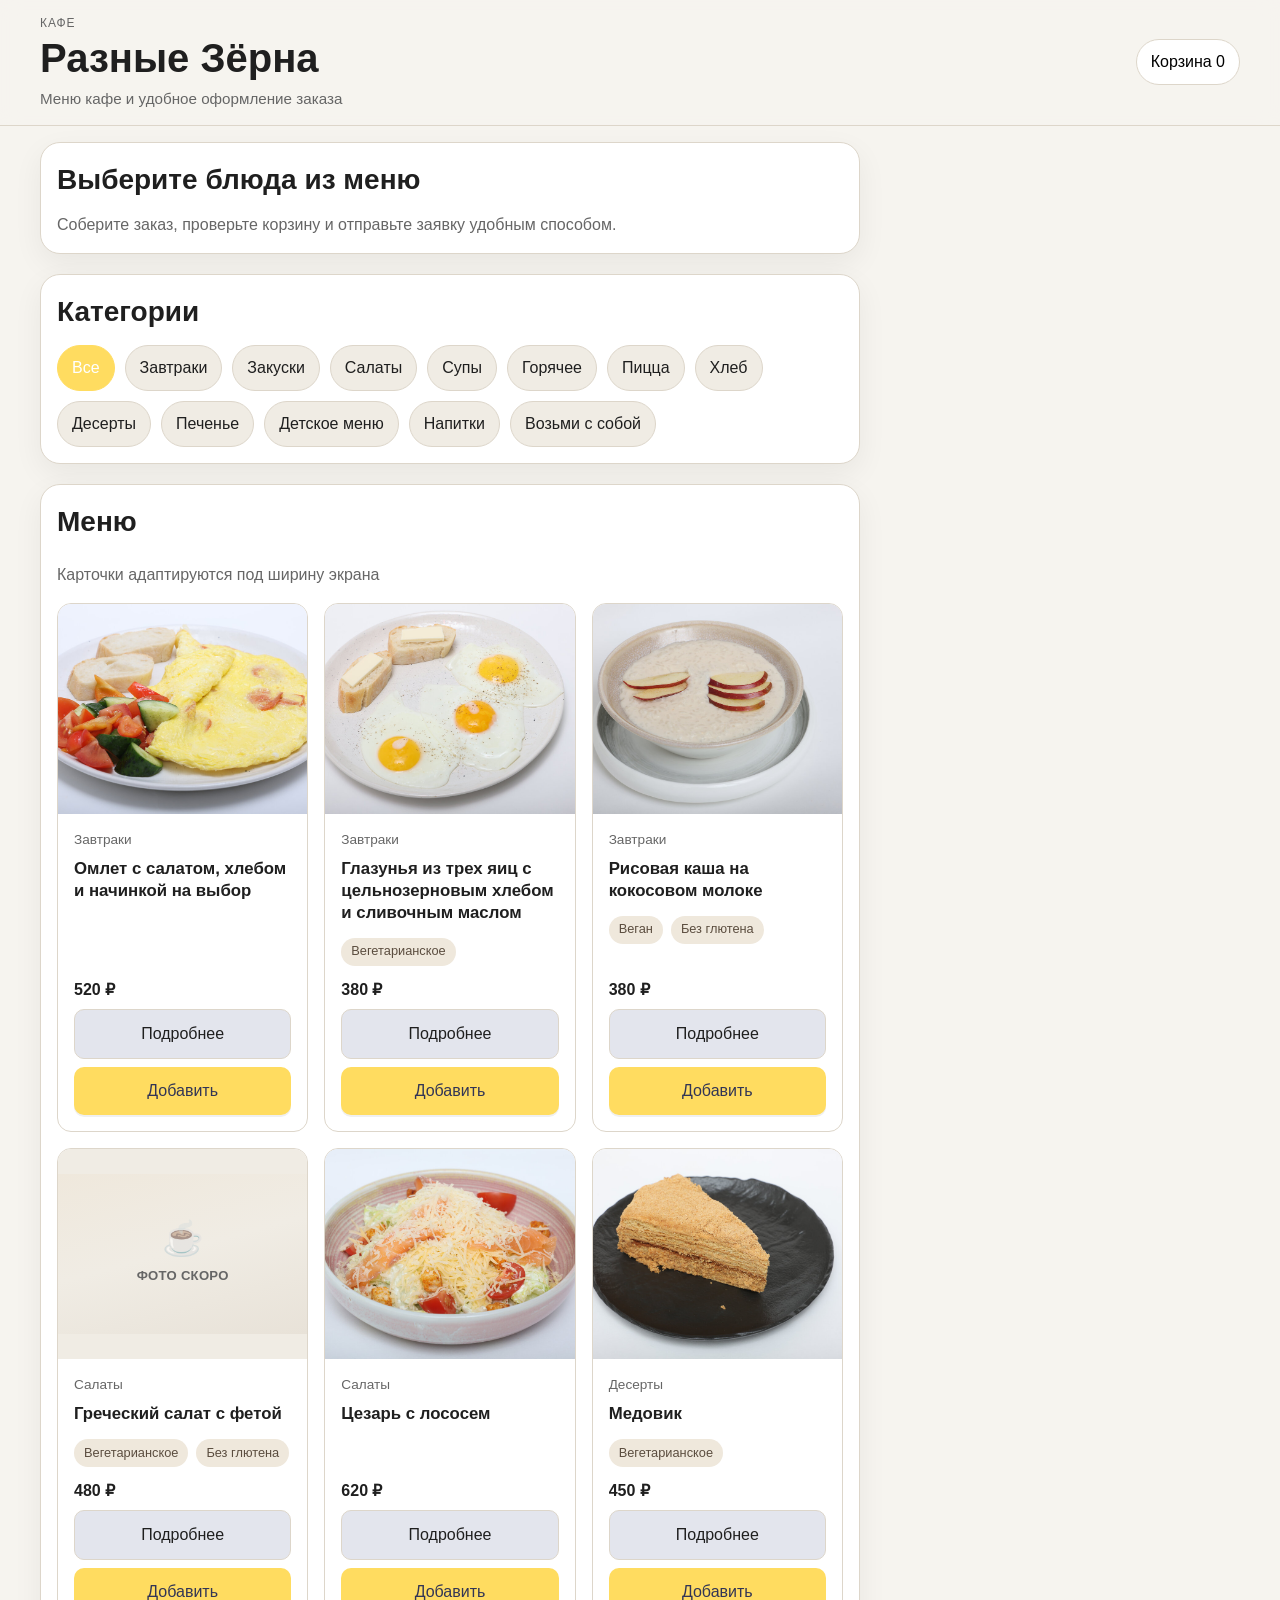
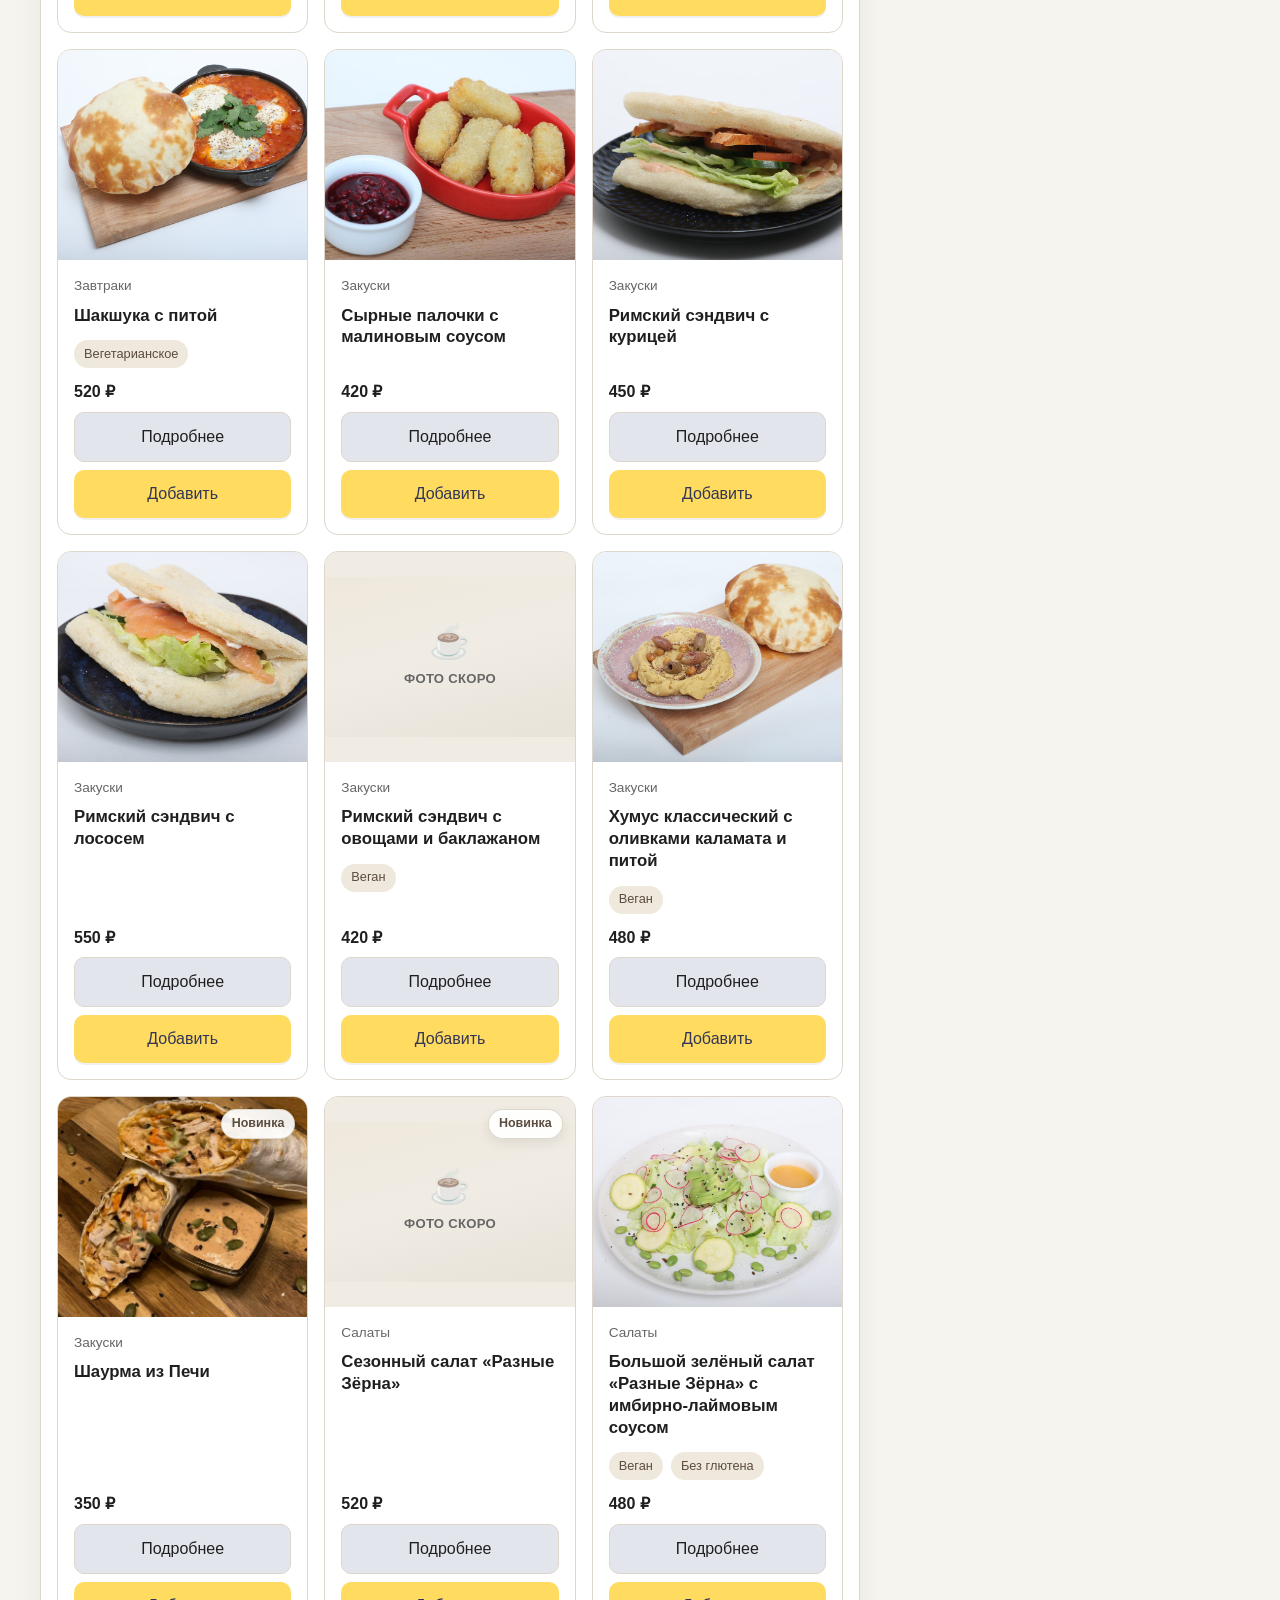
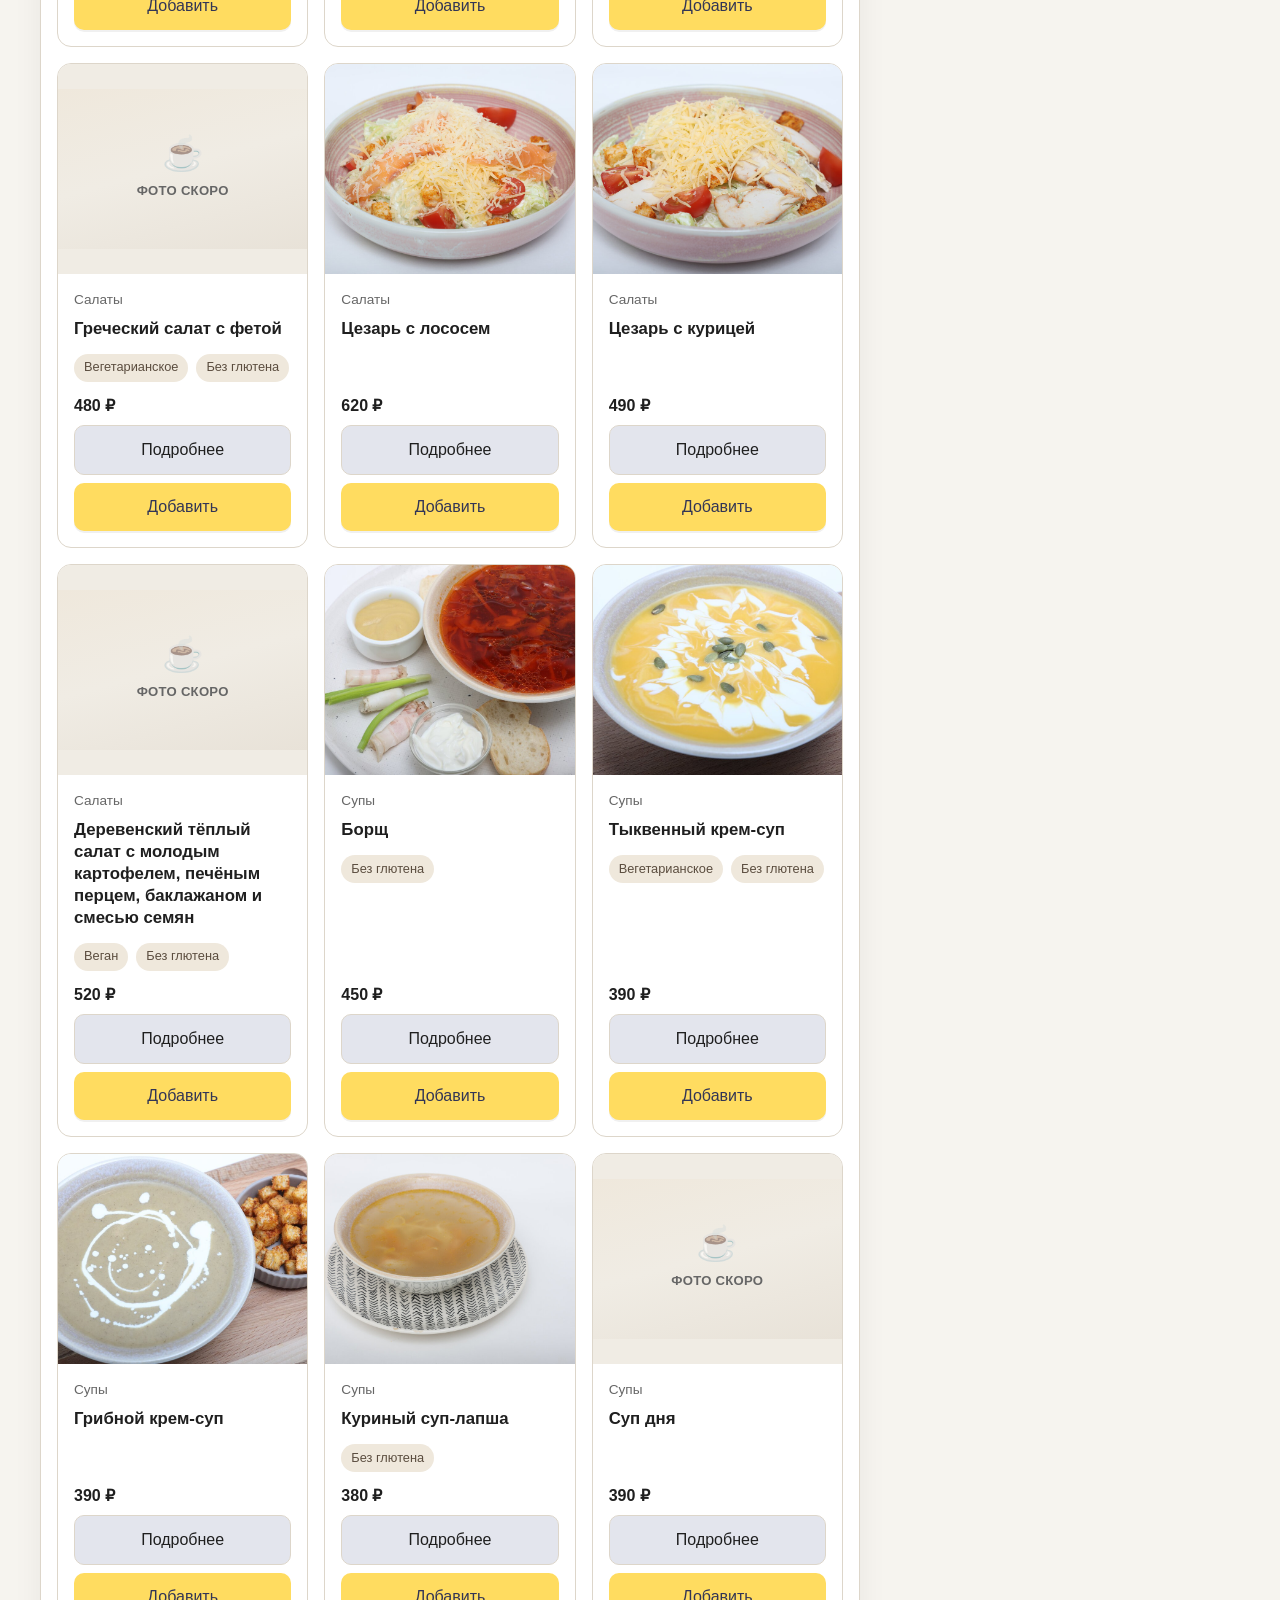
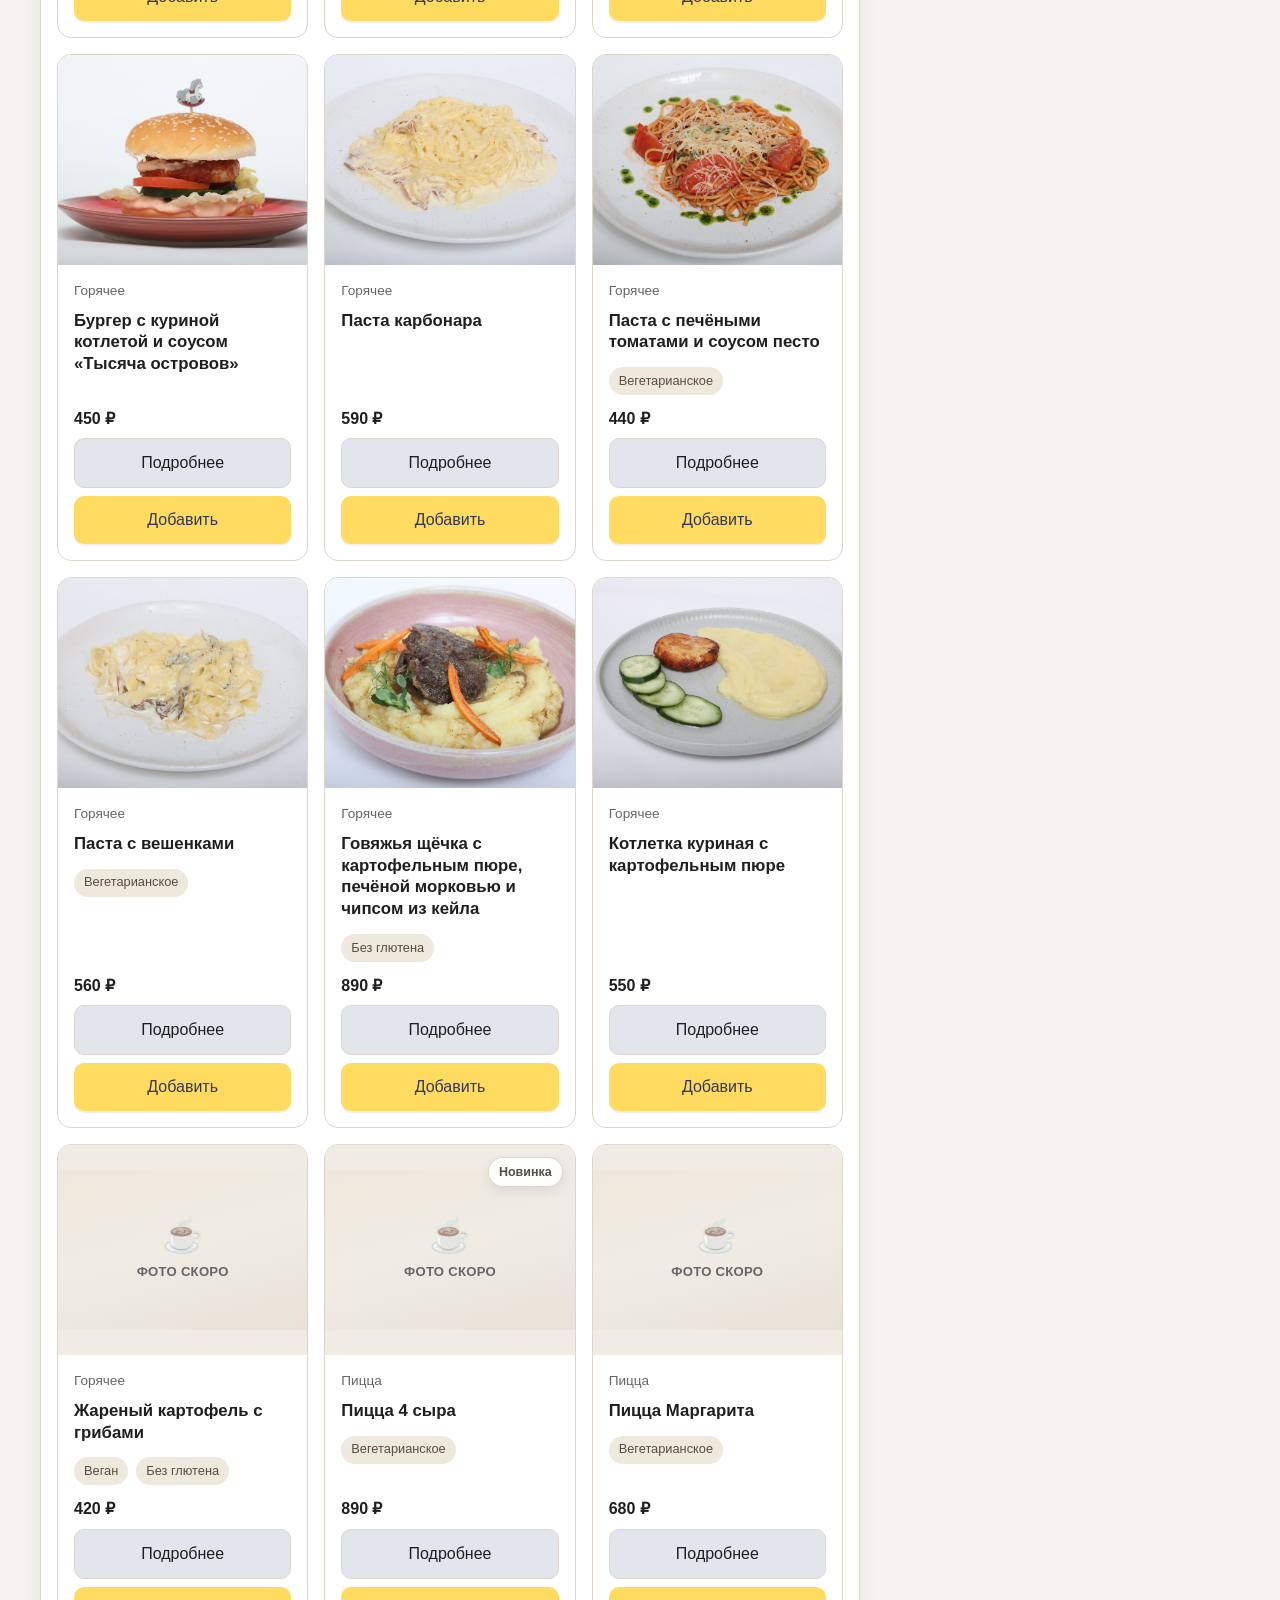
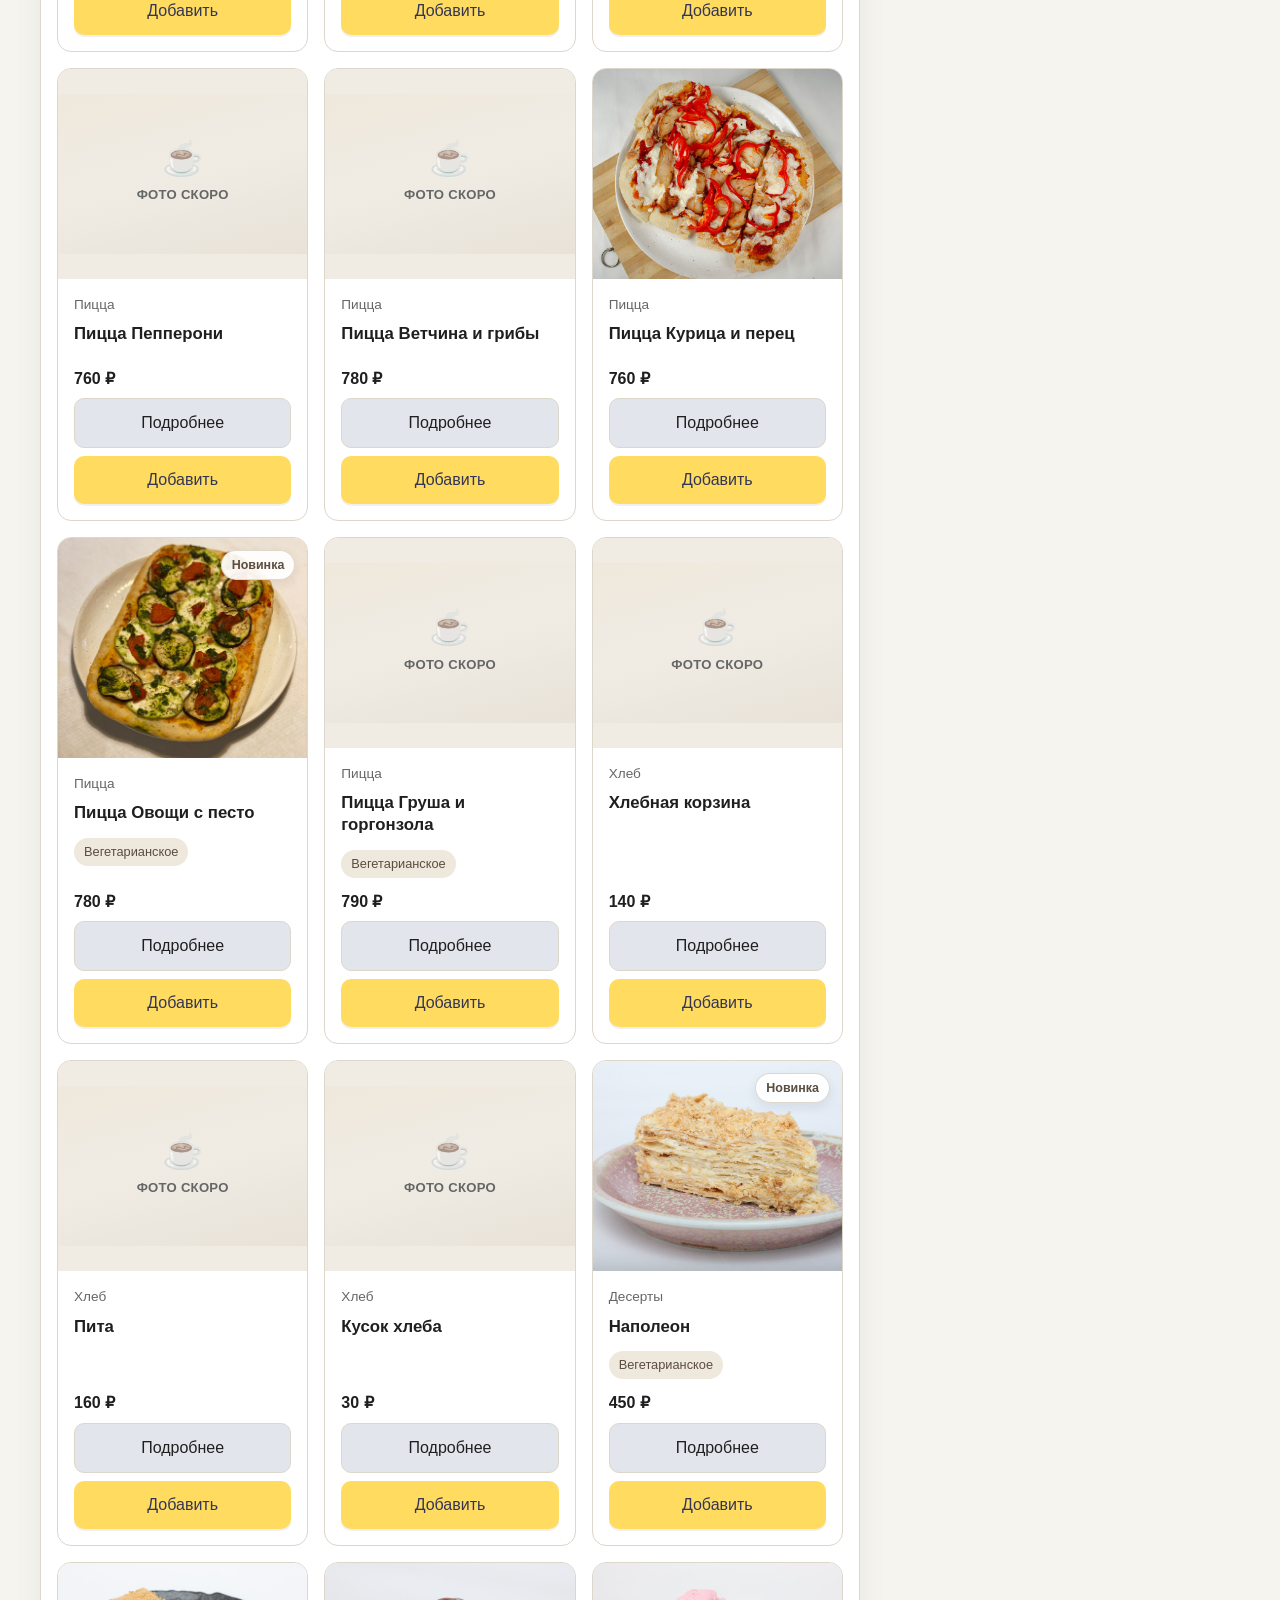
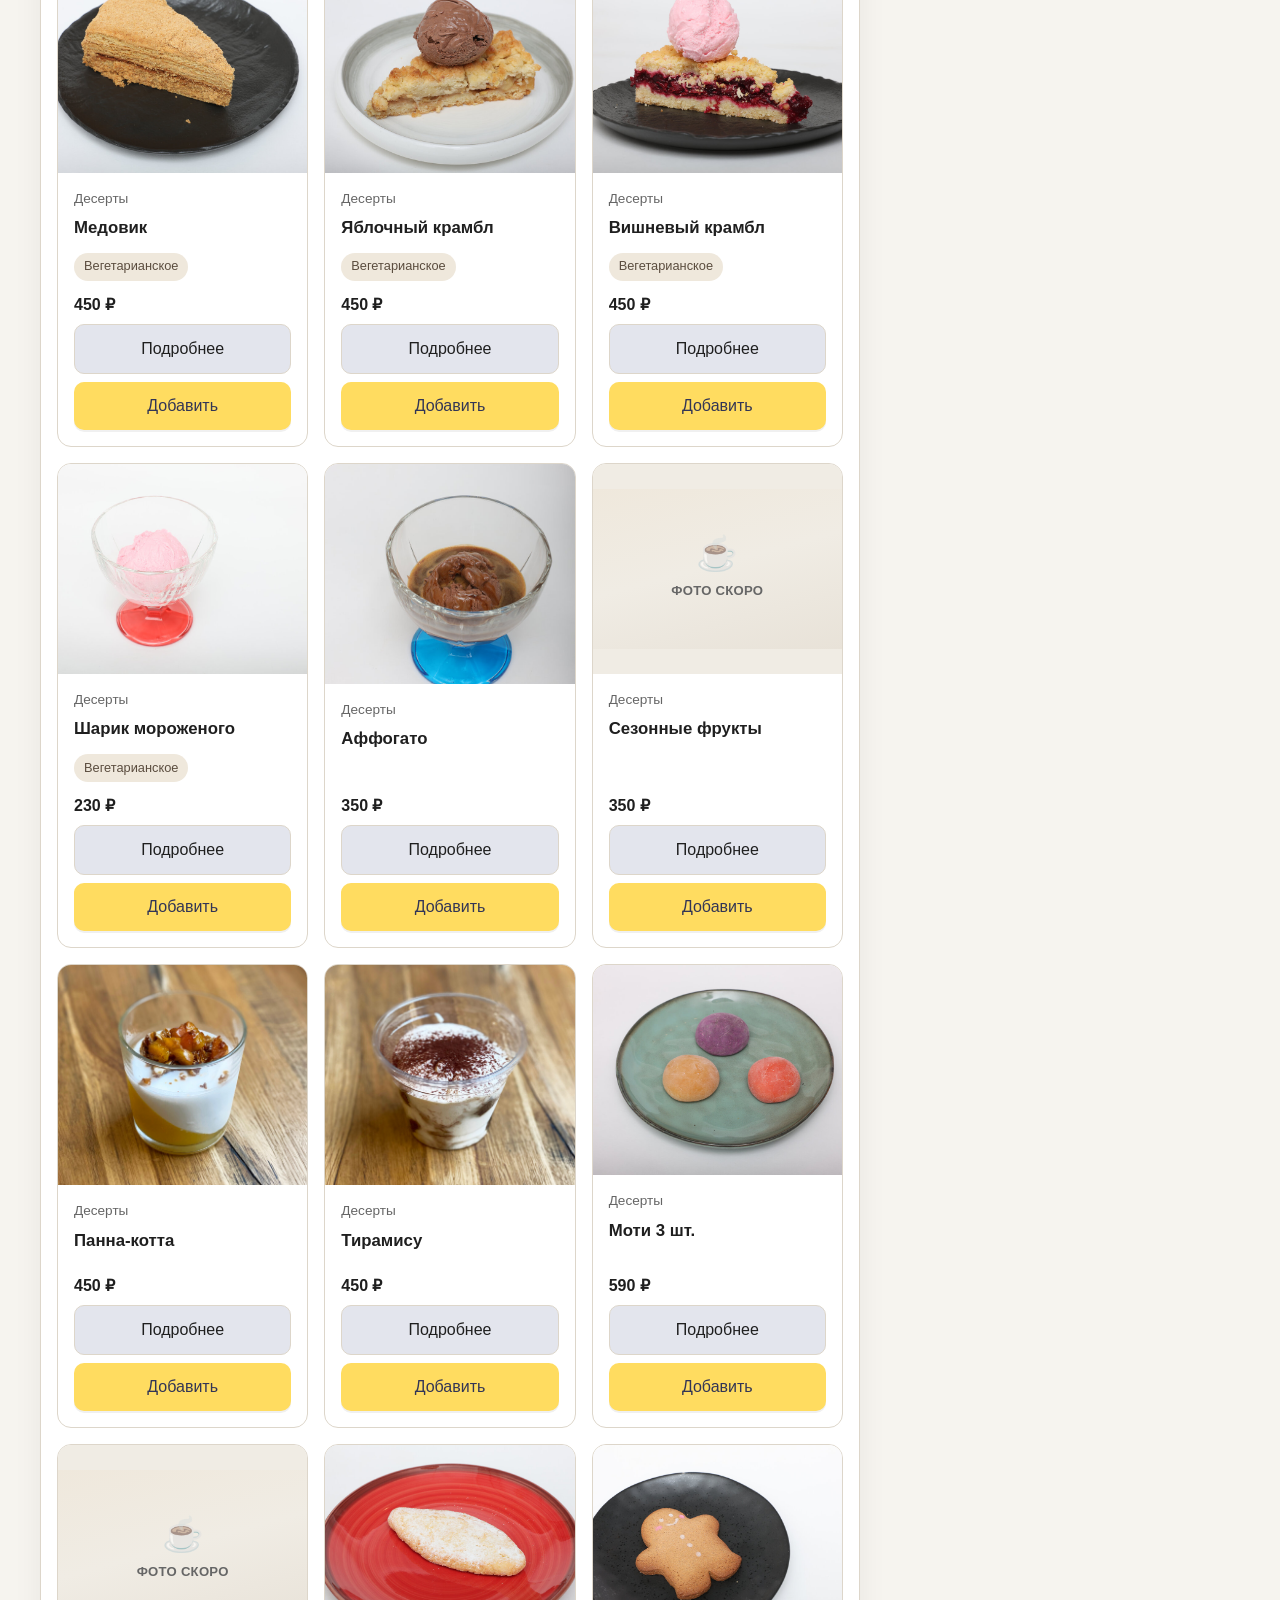
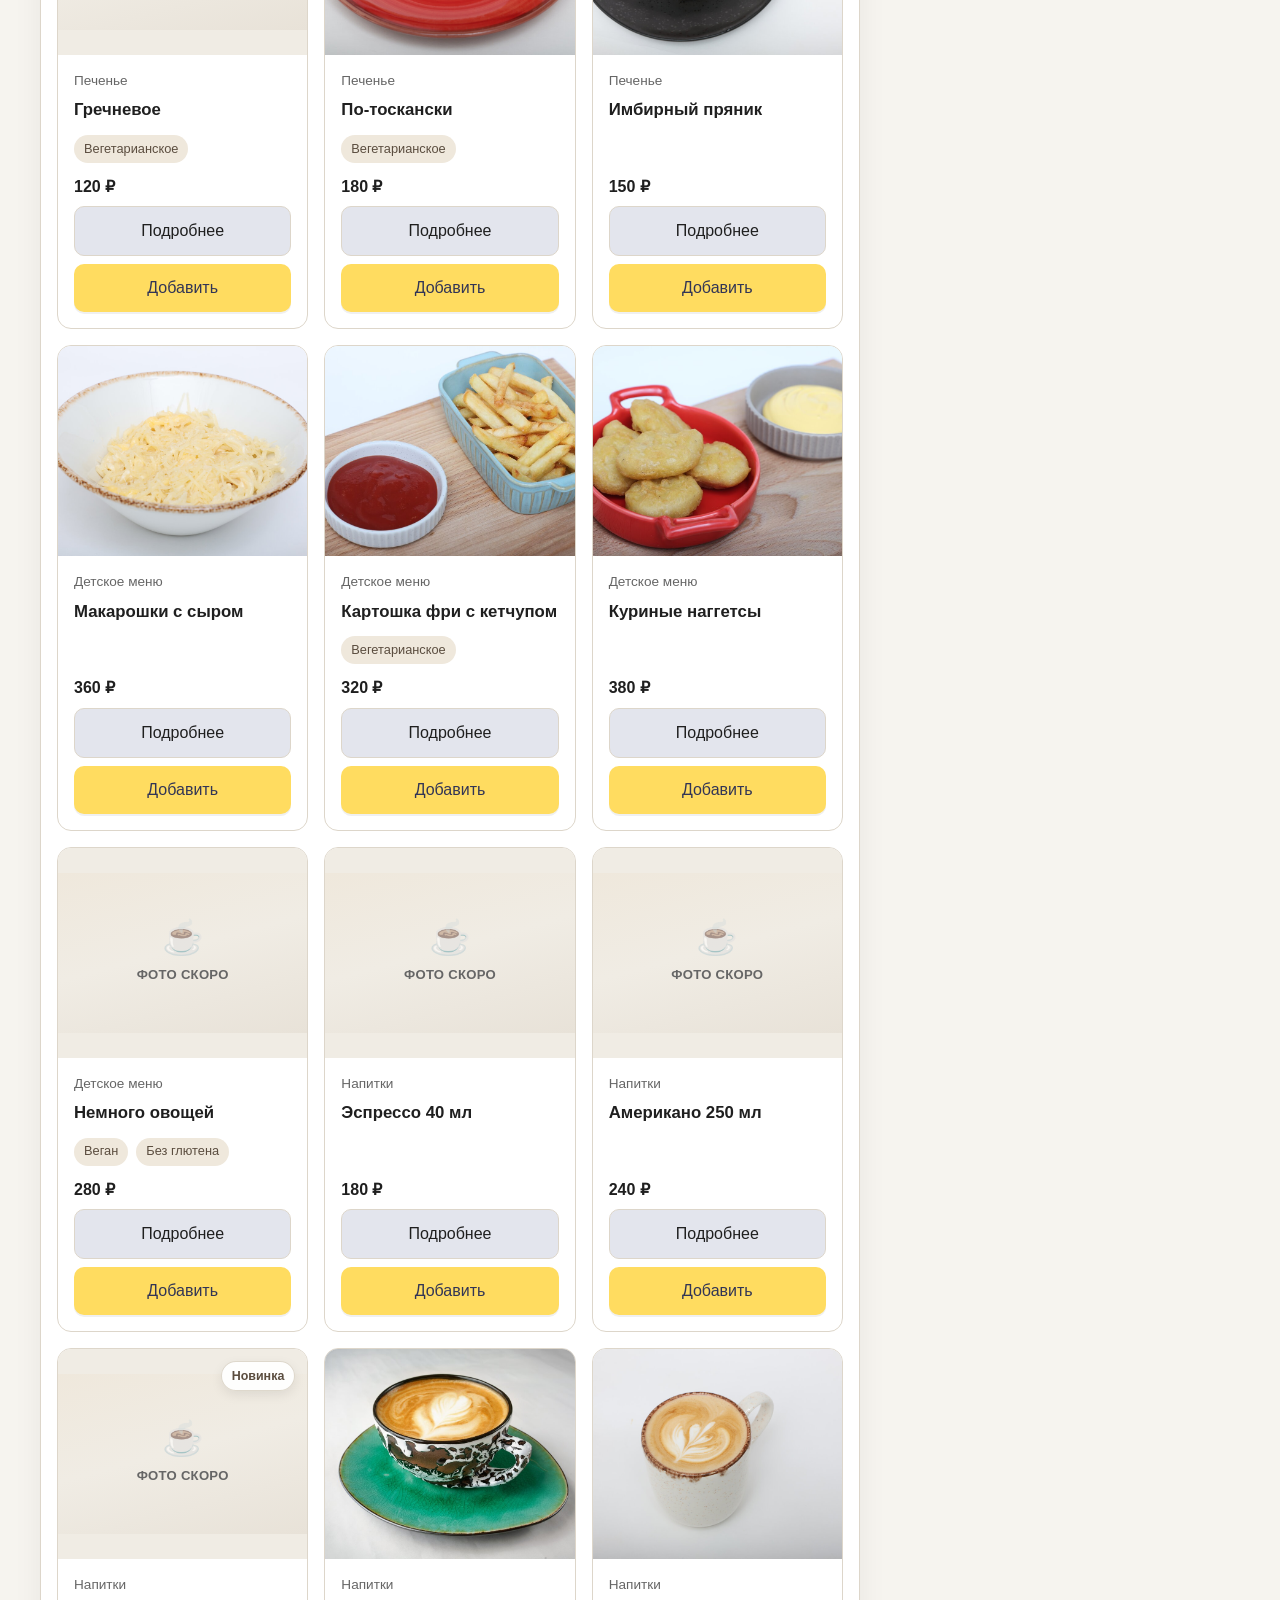
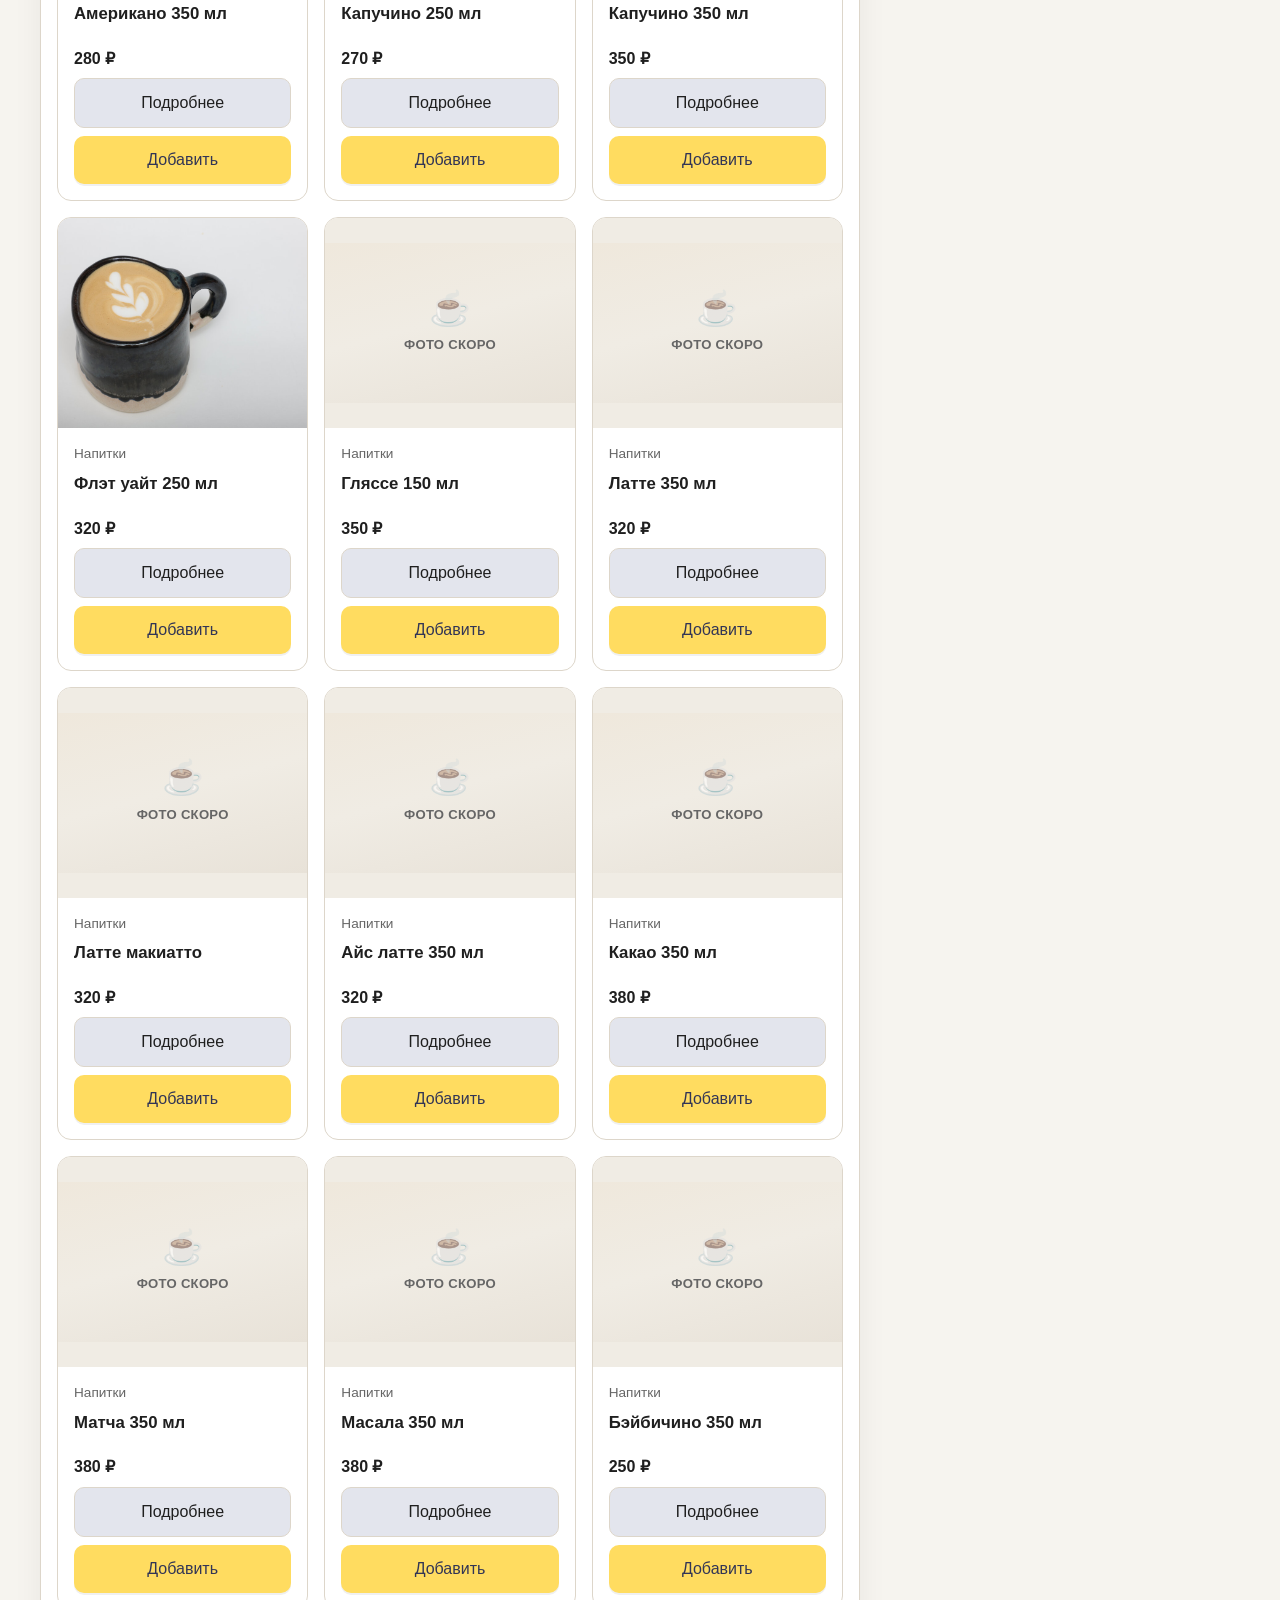
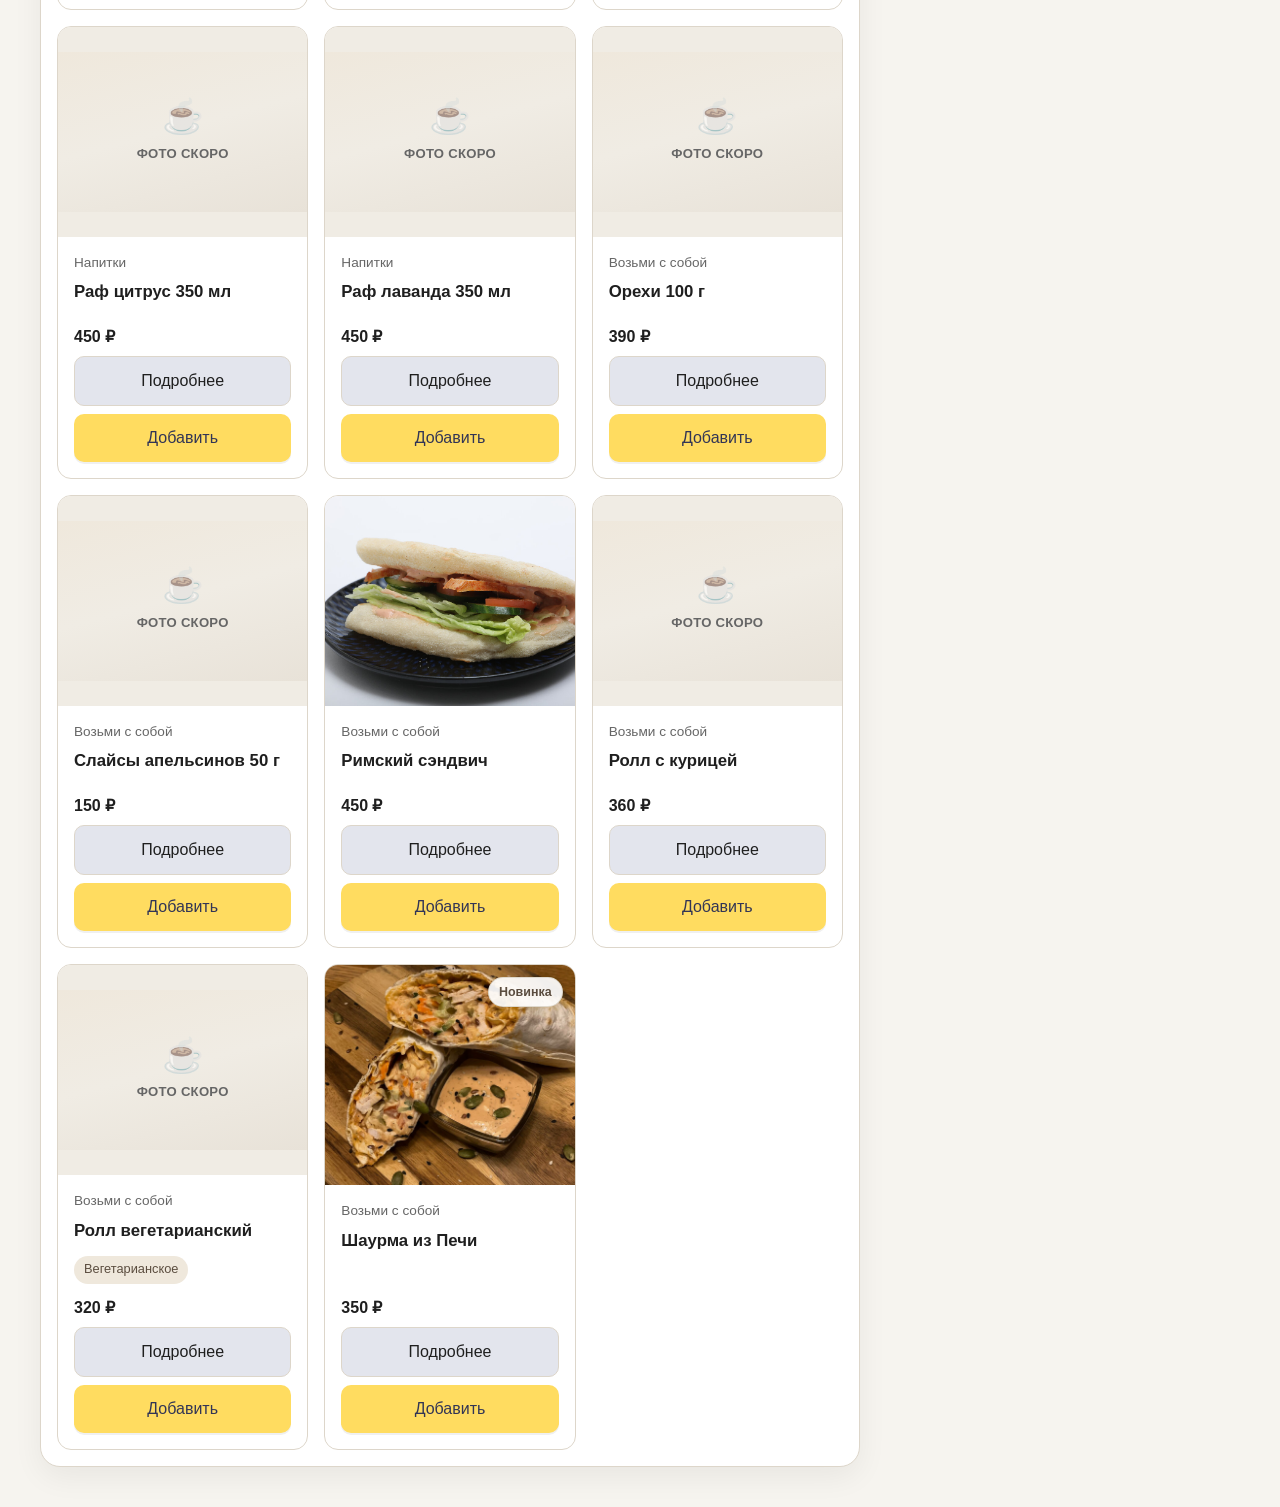
==== index.html @ fc1b33fa "Initial commit: Zerna Menu MVP" ====
<!doctype html>
<html lang="ru">
  <head>
    <meta charset="UTF-8" />
    <meta name="viewport" content="width=device-width, initial-scale=1" />
    <title>Разные Зёрна — меню</title>
    <link rel="stylesheet" href="./styles.css" />
  </head>
  <body>
    <header class="site-header">
      <div class="container header-inner">
        <div class="brand-block">
          <p class="eyebrow">Кафе</p>
          <h1>Разные Зёрна</h1>
          <p class="subtitle">Меню кафе и удобное оформление заказа</p>
        </div>

        <button class="cart-toggle" id="cartToggle" type="button">
          Корзина <span id="cartCount">0</span>
        </button>
      </div>
    </header>

    <main class="page">
      <div class="container layout">
        <section class="content">
          <section class="hero-card">
            <h2>Выберите блюда из меню</h2>
            <p>
              Соберите заказ, проверьте корзину и отправьте заявку удобным
              способом.
            </p>
          </section>

          <section class="categories-section">
            <h2>Категории</h2>
            <div class="categories-list" id="categoriesList">
              <!-- категории подставляются из app.js -->
            </div>
          </section>

          <section class="menu-section">
            <div class="section-head">
              <h2>Меню</h2>
              <p>Карточки адаптируются под ширину экрана</p>
            </div>

            <div class="menu-grid" id="menuGrid">
              <!-- карточки меню подставляются из app.js -->
            </div>
          </section>
        </section>

        <aside class="cart-panel" id="cartPanel">
          <button
            class="cart-panel__close"
            id="closeCartBtn"
            type="button"
            aria-label="Закрыть корзину"
          >
            ✕
          </button>
          <div class="cart-panel__header">
            <h2>Корзина</h2>
            <button class="text-btn" id="clearCartBtn" type="button">
              Очистить
            </button>
          </div>

          <div class="cart-items" id="cartItems">
            <div class="cart-empty">
              <p>Пока пусто. Добавьте блюда из меню.</p>
            </div>
          </div>

          <div class="cart-summary">
            <p><span>Позиций</span><strong id="cartTotalCount">0</strong></p>
            <p><span>Итого</span><strong id="cartTotalPrice">0 ₽</strong></p>
          </div>

          <form class="checkout-form" id="checkoutForm">
            <div class="checkout-form__head">
              <h3>Оформление заказа</h3>
              <p>
                Заполните контакты, и мы подтвердим заказ через VK или по
                телефону.
              </p>
            </div>

            <div class="form-grid">
              <label class="form-field">
                <span>Имя *</span>
                <input
                  type="text"
                  name="name"
                  id="orderName"
                  placeholder="Как к вам обращаться"
                  required
                />
              </label>

              <label class="form-field">
                <span>Телефон *</span>
                <input
                  type="tel"
                  id="phone"
                  name="phone"
                  class="form-input"
                  placeholder="+7 (___) ___-__-__"
                  required
                />
              </label>

              <label class="form-field">
                <span>VK ссылка или id</span>
                <input
                  type="text"
                  name="vk"
                  id="orderVk"
                  placeholder="Например: vk.com/cafe_zerna_support или id123456"
                />
              </label>

              <label class="form-field">
                <span>Способ получения *</span>
                <select name="pickupType" id="pickupType" required>
                  <option value="">Выберите вариант</option>
                  <option value="in_cafe">В кафе</option>
                  <option value="takeaway">С собой</option>
                  <option value="preorder">Предзаказ ко времени</option>
                </select>
              </label>

              <label class="form-field form-field--full">
                <span>Комментарий к заказу</span>
                <textarea
                  name="comment"
                  id="orderComment"
                  rows="4"
                  placeholder="Например: без лука, упаковать отдельно, связаться в VK"
                ></textarea>
              </label>
            </div>

            <div class="checkout-form__meta">
              <label class="checkbox-field">
                <input type="checkbox" id="orderPolicy" required />
                <span
                  >Согласна/согласен на обработку заявки и обратную связь по
                  заказу *</span
                >
              </label>

              <label class="checkbox-field">
                <input type="checkbox" id="orderVkNotify" />
                <span>Хочу получать уведомления от сообщества ВКонтакте</span>
              </label>
            </div>

            <div class="checkout-form__actions">
              <button type="submit" class="primary-btn" id="orderSubmitBtn">
                Отправить заказ
              </button>
            </div>

            <p class="checkout-form__note">
              После отправки покажем подтверждение на странице, а затем можно
              подключить отправку в VK-бота.
            </p>
          </form>

          <div class="order-success" id="orderSuccess" hidden>
            <div class="order-success__inner">
              <p class="order-success__eyebrow">Готово</p>
              <h3 class="order-success__title">Заказ принят</h3>
              <p class="order-success__id">
                Номер заявки: <strong id="successOrderId">—</strong>
              </p>
              <p class="order-success__text" id="orderSuccessText"></p>
              <button type="button" class="primary-btn" id="newOrderBtn">
                Оформить ещё один заказ
              </button>
            </div>
          </div>

          <!-- <button
            class="primary-btn checkout-btn"
            id="checkoutBtn"
            type="button"
          >
            Оформить заказ
          </button> -->
        </aside>
      </div>
    </main>
    <div class="cart-overlay" id="cartOverlay" hidden></div>

    <div class="mobile-cart-bar">
      <button
        class="primary-btn mobile-cart-btn"
        id="mobileCartBtn"
        type="button"
      >
        Корзина · 0 ₽
      </button>
    </div>

    <dialog class="product-modal" id="productModal">
      <div class="product-modal__dialog">
        <button
          class="product-modal__close"
          id="closeProductModal"
          type="button"
          aria-label="Закрыть окно"
        >
          ✕
        </button>

        <div class="product-modal__image" id="modalImage">Фото</div>

        <div class="product-modal__content">
          <p class="product-modal__category" id="modalCategory"></p>
          <h2 class="product-modal__title" id="modalTitle"></h2>
          <p class="product-modal__price" id="modalPrice"></p>
          <p class="product-modal__description" id="modalDescription"></p>

          <div class="product-modal__section">
            <h3>Состав</h3>
            <ul class="product-list" id="modalComposition"></ul>
          </div>

          <div class="product-modal__section">
            <h3>КБЖУ</h3>
            <div class="nutrition-grid" id="modalNutrition"></div>
          </div>

          <div class="product-modal__section">
            <h3>Аллергены</h3>
            <div class="allergens-row" id="modalAllergens"></div>
          </div>

          <div class="product-modal__section" id="modalNoteWrap">
            <h3>Примечание</h3>
            <p class="product-modal__note" id="modalNote"></p>
          </div>
          <div
            class="product-modal__section"
            id="modalModifiersWrap"
            style="display: none"
          >
            <h3>Добавить по желанию</h3>
            <div class="modifiers-list" id="modalModifiers"></div>
          </div>

          <button class="primary-btn" id="modalAddToCart" type="button">
            Добавить в корзину
          </button>
        </div>
      </div>
    </dialog>

    <div
      id="toast"
      class="toast"
      role="status"
      aria-live="polite"
      aria-atomic="true"
    >
      <div class="toast__inner">
        <div class="toast__mark" aria-hidden="true">✓</div>
        <div class="toast__copy">
          <p class="toast__title" id="toastMessage"></p>
          <p class="toast__subtitle" id="toastSubtitle" hidden></p>
        </div>
      </div>
    </div>
    <script src="./app.js"></script>
  </body>
</html>
---- styles.css ----
:root {
    --bg: #f6f4ef;
    --surface: #ffffff;
    --surface-soft: #f0ece4;
    --text: #1f1f1f;
    --muted: #666666;
    --line: #ddd6ca;
    --accent: #ffdc60;
    --accent-dark: #24493f;
    --radius-lg: 20px;
    --radius-md: 14px;
    --radius-sm: 10px;
    --shadow: 0 10px 30px rgba(0, 0, 0, 0.06);
    --container: 1200px;
}

*,
*::before,
*::after {
    box-sizing: border-box;
}

html {
    font-size: 16px;
}

body {
    margin: 0;
    font-family: Arial, sans-serif;
    color: var(--text);
    background: var(--bg);
    line-height: 1.5;
}

img {
    max-width: 100%;
    display: block;
}

button,
input,
textarea {
    font: inherit;
}

button {
    cursor: pointer;
}

.container {
    width: min(var(--container), calc(100% - 24px));
    margin: 0 auto;
}

.site-header {
    position: sticky;
    top: 0;
    z-index: 50;
    background: rgba(246, 244, 239, 0.92);
    backdrop-filter: blur(10px);
    border-bottom: 1px solid var(--line);
}

.header-inner {
    display: flex;
    align-items: center;
    justify-content: space-between;
    gap: 16px;
    padding: 14px 0;
}

.eyebrow {
    margin: 0 0 4px;
    font-size: 0.75rem;
    text-transform: uppercase;
    letter-spacing: 0.08em;
    color: var(--muted);
}

.brand-block h1 {
    margin: 0;
    font-size: clamp(1.75rem, 4vw, 2.5rem);
    line-height: 1.1;
}

.subtitle {
    margin: 8px 0 0;
    color: var(--muted);
    font-size: 0.95rem;
}

.page {
    padding: 16px 0 96px;
}

.layout {
    display: grid;
    grid-template-columns: 1fr;
    gap: 20px;
    align-items: start;
}

.content {
    display: grid;
    gap: 20px;
}

.hero-card,
.categories-section,
.menu-section,
.cart-panel {
    display: block;
    width: 100%;
    background: var(--surface);
    border: 1px solid var(--line);
    border-radius: var(--radius-lg);
    box-shadow: var(--shadow);
    padding: 16px;
}

.hero-card h2,
.categories-section h2,
.menu-section h2,
.cart-panel h2 {
    margin-top: 0;
    margin-bottom: 12px;
    font-size: clamp(1.25rem, 3vw, 1.75rem);
}

.hero-card p,
.section-head p {
    margin: 0;
    color: var(--muted);
}

.categories-list {
    display: flex;
    flex-wrap: wrap;
    gap: 10px;
}

.category-chip,
.text-btn,
.cart-toggle,
.primary-btn,
.secondary-btn {
    min-height: 44px;
}

.category-chip {
    border: 1px solid var(--line);
    background: var(--surface-soft);
    color: var(--text);
    padding: 10px 14px;
    border-radius: 999px;
}

.category-chip.active {
    background: var(--accent);
    color: #fff;
    border-color: var(--accent);
}

.section-head {
    display: flex;
    flex-direction: column;
    gap: 8px;
    margin-bottom: 16px;
}

.menu-grid {
    display: grid;
    grid-template-columns: 1fr;
    gap: 16px;
}

.menu-card {
    position: relative;
    overflow: hidden;
    border: 1px solid var(--line);
    border-radius: var(--radius-md);
    background: #fff;
    display: flex;
    flex-direction: column;
    height: 100%;
}

.menu-badge {
    position: absolute;
    top: 12px;
    right: 12px;
    z-index: 2;
    display: inline-flex;
    align-items: center;
    justify-content: center;
    min-height: 30px;
    padding: 6px 10px;
    border-radius: 999px;
    background: rgba(255, 255, 255, 0.92);
    color: #5b4d3f;
    border: 1px solid rgba(221, 214, 202, 0.95);
    font-size: 0.78rem;
    font-weight: 600;
    line-height: 1;
    white-space: nowrap;
    box-shadow: 0 4px 12px rgba(0, 0, 0, 0.08);
}

.menu-card__image {
    min-height: 160px;
    display: grid;
    place-items: center;
    background: var(--surface-soft);
    color: var(--muted);
    font-size: 0.95rem;
    overflow: hidden;
}

.menu-card__image img {
    width: 100%;
    height: 100%;
    min-height: 160px;
    max-height: 220px;
    object-fit: cover;
    display: block;
}

.menu-card__placeholder {
    display: flex;
    flex-direction: column;
    align-items: center;
    justify-content: center;
    gap: 10px;
    min-height: 160px;
    width: 100%;
    padding: 16px;
    background: linear-gradient(165deg,
            #efe8dc 0%,
            var(--surface-soft) 48%,
            #e8e2d8 100%);
    color: var(--muted);
}

.menu-card__placeholder-icon::before {
    content: "☕";
    display: block;
    font-size: 2.1rem;
    line-height: 1;
    opacity: 0.55;
}

.menu-card__placeholder-text {
    font-size: 0.82rem;
    font-weight: 600;
    letter-spacing: 0.02em;
    text-transform: uppercase;
}

.menu-card__image--skeleton {
    min-height: 160px;
    background: linear-gradient(90deg,
            #ebe6de 0%,
            #f7f4ef 45%,
            #ebe6de 90%);
    background-size: 200% 100%;
    animation: menu-skeleton-shimmer 1.15s ease-in-out infinite;
}

.menu-card--skeleton .menu-card__body {
    padding: 16px;
}

.menu-card--skeleton .skeleton-line {
    height: 11px;
    border-radius: 8px;
    margin-bottom: 10px;
    background: linear-gradient(90deg,
            #ebe6de 0%,
            #f7f4ef 45%,
            #ebe6de 90%);
    background-size: 200% 100%;
    animation: menu-skeleton-shimmer 1.15s ease-in-out infinite;
}

.skeleton-line--short {
    width: 38%;
    height: 9px;
}

.skeleton-line--title {
    width: 94%;
    height: 17px;
}

.skeleton-line--tags {
    width: 58%;
    height: 9px;
}

.skeleton-line--price {
    width: 32%;
    height: 14px;
    margin-top: 6px;
}

.skeleton-line--btn {
    width: 100%;
    height: 42px;
    border-radius: var(--radius-sm);
    margin-top: 10px;
}

@keyframes menu-skeleton-shimmer {
    0% {
        background-position: 100% 0;
    }

    100% {
        background-position: -100% 0;
    }
}

.categories-loading {
    margin: 0;
    padding: 10px 2px;
    color: var(--muted);
    font-size: 0.92rem;
}

.menu-card__body {
    padding: 16px;
    display: flex;
    flex-direction: column;
    flex: 1;
}

.menu-card__category {
    margin: 0 0 8px;
    color: var(--muted);
    font-size: 0.85rem;
}

.menu-card h3 {
    margin: 0 0 12px;
    font-size: 1.05rem;
    line-height: 1.3;
}

.tags-row {
    display: flex;
    flex-wrap: wrap;
    gap: 8px;
    min-height: 32px;
    margin: 0 0 12px;
    align-items: center;
}

.tags-row--empty {
    min-height: 0;
    margin: 0 0 12px;
}

.tag {
    display: inline-flex;
    align-items: center;
    justify-content: center;
    min-height: 28px;
    padding: 4px 10px;
    border-radius: 999px;
    background: #efe8dc;
    color: #5b4d3f;
    font-size: 0.8rem;
    line-height: 1;
    white-space: nowrap;
}

.menu-card__footer {
    margin-top: auto;
    display: flex;
    flex-direction: column;
    gap: 10px;
}

.menu-card__price {
    margin: 0;
    font-size: 1rem;
    font-weight: 700;
    line-height: 1.2;
}

.menu-card__actions {
    display: grid;
    grid-template-columns: 1fr;
    gap: 8px;
}

.primary-btn {
    border: none;
    background: var(--accent);
    color: #323555;
    width: 100%;
    padding: 12px 16px;
    border-radius: var(--radius-sm);
    transition:
        background 0.2s ease,
        box-shadow 0.2s ease,
        transform 0.15s ease,
        opacity 0.2s ease;
    box-shadow: 0 2px 0 rgba(0, 0, 0, 0.06);
}

.primary-btn:hover:not(:disabled) {
    background: var(--accent-dark);
    box-shadow: 0 4px 14px rgba(36, 73, 63, 0.18);
}

.primary-btn:active:not(:disabled) {
    transform: translateY(1px);
    box-shadow: 0 1px 0 rgba(0, 0, 0, 0.05);
}

.primary-btn:focus-visible {
    outline: 3px solid rgba(188, 130, 38, 0.45);
    outline-offset: 2px;
}

.primary-btn:disabled,
.primary-btn.is-busy {
    opacity: 0.82;
    cursor: wait;
}

.secondary-btn {
    border: 1px solid var(--line);
    background: #e3e5ed;
    color: var(--text);
    border-radius: var(--radius-sm);
    padding: 12px 16px;
    transition:
        background 0.2s ease,
        border-color 0.2s ease,
        color 0.2s ease,
        box-shadow 0.2s ease,
        transform 0.15s ease;
}

.secondary-btn:hover {
    background: var(--surface-soft);
    border-color: #d2c4ae;
}

.secondary-btn:active {
    transform: translateY(1px);
}

.secondary-btn:focus-visible {
    outline: 3px solid rgba(188, 130, 38, 0.35);
    outline-offset: 2px;
}

.cart-toggle {
    border: 1px solid var(--line);
    background: #fff;
    padding: 10px 14px;
    border-radius: 999px;
    white-space: nowrap;
}

.text-btn {
    border: none;
    background: transparent;
    color: var(--accent);
    padding: 10px 0;
}


.cart-panel__header {
    display: flex;
    align-items: center;
    justify-content: space-between;
    gap: 12px;
    margin-bottom: 16px;
}

.cart-panel__header h2 {
    margin: 0;
    font-size: 1.4rem;
    line-height: 1.1;
}

.cart-item {
    padding: 14px;
    border: 1px solid var(--line);
    border-radius: var(--radius-md);
    background: #fff;
}

.cart-item+.cart-item {
    margin-top: 0;
}

.cart-item__top {
    display: flex;
    align-items: flex-start;
    justify-content: space-between;
    gap: 12px;
    margin-bottom: 12px;
}

.cart-item__category {
    margin: 0 0 4px;
    color: var(--muted);
    font-size: 0.8rem;
    line-height: 1.2;
}

.cart-item__title {
    margin: 0;
    font-size: 0.95rem;
    line-height: 1.35;
    overflow-wrap: anywhere;
}

.cart-item__remove {
    width: 36px;
    height: 36px;
    border: 1px solid var(--line);
    border-radius: 999px;
    background: #fff;
    flex-shrink: 0;
}

.cart-item__bottom {
    display: flex;
    align-items: center;
    justify-content: space-between;
    gap: 12px;
    flex-wrap: wrap;
}

.cart-item__sum {
    font-size: 1rem;
    white-space: nowrap;
}


.cart-items {
    display: grid;
    gap: 12px;
    margin-bottom: 16px;
}

.cart-stepper {
    display: inline-flex;
    align-items: center;
    gap: 8px;
    padding: 4px;
    border: 1px solid var(--line);
    border-radius: 999px;
    background: var(--surface-soft);
}

.cart-stepper__btn {
    width: 32px;
    height: 32px;
    border: none;
    border-radius: 999px;
    background: #fff;
    display: inline-flex;
    align-items: center;
    justify-content: center;
    font-size: 1.1rem;
    flex-shrink: 0;
}

.cart-stepper__value {
    min-width: 24px;
    text-align: center;
    font-weight: 700;
}

.cart-empty {
    padding: 16px;
    border-radius: var(--radius-md);
    background: var(--surface-soft);
    color: var(--muted);
}

.cart-empty p {
    margin: 0;
}

.cart-summary {
    display: grid;
    gap: 10px;
    padding-top: 12px;
    border-top: 1px solid var(--line);
}

.cart-summary p {
    display: flex;
    align-items: center;
    justify-content: space-between;
    gap: 12px;
    margin: 0;
}

.checkout-btn {
    width: 100%;
    margin-top: 16px;
}

.mobile-cart-bar {
    position: fixed;
    left: 0;
    right: 0;
    bottom: 0;
    z-index: 60;
    padding: 12px;
    background: rgba(246, 244, 239, 0.96);
    backdrop-filter: blur(10px);
    border-top: 1px solid var(--line);
}

.mobile-cart-btn {
    width: 100%;
    max-width: 520px;
    margin: 0 auto;
    display: block;
}

/* Модальное окно товара */
.product-modal {
    margin: auto;
    padding: 0;
    border: none;
    background: transparent;
    max-width: none;
    width: auto;
}

.product-modal::backdrop {
    background: rgba(31, 31, 31, 0.48);
}

.product-modal__dialog {
    position: relative;
    background: #fff;
    overflow: hidden;
}

.product-modal__image {
    width: 100%;
    background: var(--surface-soft);
    color: var(--muted);
    display: grid;
    place-items: center;
}

.product-modal__content {
    min-width: 0;
}

.product-modal__close {
    position: absolute;
    top: 12px;
    right: 12px;
    z-index: 5;
    width: 44px;
    height: 44px;
    border: 1px solid var(--line);
    border-radius: 999px;
    background: rgba(255, 255, 255, 0.94);
    color: var(--text);
    display: inline-flex;
    align-items: center;
    justify-content: center;
}

.product-modal__category {
    margin: 0 0 8px;
    color: var(--muted);
    font-size: 0.95rem;
}

.product-modal__title {
    margin: 0 0 12px;
    font-size: 2rem;
    line-height: 1.1;
    overflow-wrap: anywhere;
}

.product-modal__price {
    margin: 0 0 16px;
    font-size: 1.25rem;
    font-weight: 700;
}

.product-modal__description,
.product-modal__note,
.empty-text {
    margin: 0;
    color: var(--muted);
    overflow-wrap: anywhere;
}

.product-modal__section {
    margin-top: 24px;
    min-width: 0;
}

.product-modal__section h3 {
    margin: 0 0 12px;
    font-size: 1.05rem;
}

.product-list {
    margin: 0;
    padding-left: 20px;
}

.product-list li {
    overflow-wrap: anywhere;
}

.product-list li+li {
    margin-top: 8px;
}

.nutrition-grid {
    display: grid;
    gap: 10px;
}

.nutrition-card {
    min-width: 0;
    border: 1px solid var(--line);
    border-radius: 14px;
    padding: 12px;
    background: var(--surface-soft);
}

.nutrition-card__label {
    display: block;
    margin-bottom: 6px;
    color: var(--muted);
    font-size: 0.85rem;
}

.nutrition-card__value {
    font-size: 1rem;
    overflow-wrap: anywhere;
}

.allergens-row {
    display: flex;
    flex-wrap: wrap;
    gap: 8px;
}

.allergen-tag {
    display: inline-flex;
    align-items: center;
    min-height: 32px;
    padding: 6px 12px;
    border-radius: 999px;
    background: #f5e8e5;
    color: #7a3f35;
    font-size: 0.88rem;
    font-weight: 600;
}

.cart-panel {
    position: relative;
}

.cart-panel__close {
    display: none;
}

.checkout-form {
    margin-top: 16px;
    padding-top: 16px;
    border-top: 1px solid var(--line);
    display: grid;
    gap: 16px;
}

.checkout-form__head h3 {
    margin: 0 0 6px;
    font-size: 1.1rem;
}

.checkout-form__head p,
.checkout-form__note {
    margin: 0;
    color: var(--muted);
    font-size: 0.92rem;
}

.form-grid {
    display: grid;
    gap: 12px;
}

.form-field {
    display: grid;
    gap: 6px;
}

.form-field span {
    font-size: 0.9rem;
    font-weight: 600;
}

.form-field input,
.form-field textarea,
.form-field select {
    width: 100%;
    min-height: 44px;
    border: 1px solid var(--line);
    border-radius: var(--radius-sm);
    background: #fff;
    padding: 12px 14px;
    color: var(--text);
}

.form-field textarea {
    min-height: 110px;
    resize: vertical;
}

.form-field--full {
    grid-column: 1 / -1;
}

.checkbox-field {
    display: flex;
    align-items: flex-start;
    gap: 10px;
    color: var(--text);
    font-size: 0.92rem;
}

.checkbox-field input {
    margin-top: 3px;
}

.checkout-form__meta {
    display: grid;
    gap: 10px;
}

.checkout-form__actions {
    display: grid;
}

.order-success {
    margin-top: 16px;
    padding-top: 20px;
    border-top: 1px solid var(--line);
}

.order-success[hidden] {
    display: none !important;
}

.order-success__inner {
    display: grid;
    gap: 14px;
    text-align: center;
    padding: 8px 0 4px;
}

.order-success__eyebrow {
    margin: 0;
    font-size: 0.75rem;
    text-transform: uppercase;
    letter-spacing: 0.1em;
    color: var(--muted);
    font-weight: 600;
}

.order-success__title {
    margin: 0;
    font-size: clamp(1.2rem, 4vw, 1.45rem);
    color: var(--accent-dark);
    line-height: 1.2;
}

.order-success__id {
    margin: 0;
    font-size: 1rem;
    color: var(--text);
}

.order-success__text {
    margin: 0;
    color: var(--muted);
    font-size: 0.95rem;
    line-height: 1.45;
}

.product-modal__image-placeholder {
    min-height: min(42vh, 340px);
    display: flex;
    flex-direction: column;
    align-items: center;
    justify-content: center;
    gap: 12px;
    padding: 24px;
    background: linear-gradient(165deg,
            #efe8dc 0%,
            var(--surface-soft) 100%);
    color: var(--muted);
}

.toast {
    position: fixed;
    left: 50%;
    bottom: max(20px, env(safe-area-inset-bottom, 0px));
    width: min(calc(100vw - 32px), 440px);
    transform: translateX(-50%) translateY(16px) scale(0.96);
    background: linear-gradient(160deg,
            #ffffff 0%,
            var(--surface-soft) 55%,
            #faf8f4 100%);
    color: var(--text);
    padding: 0;
    border-radius: var(--radius-lg);
    border: 1px solid var(--line);
    box-shadow:
        0 4px 0 rgba(188, 130, 38, 0.22),
        0 24px 48px rgba(36, 73, 63, 0.12),
        0 8px 20px rgba(0, 0, 0, 0.06);
    opacity: 0;
    pointer-events: none;
    transition:
        opacity 0.35s cubic-bezier(0.22, 1, 0.36, 1),
        transform 0.4s cubic-bezier(0.22, 1, 0.36, 1),
        box-shadow 0.35s ease;
    z-index: 2000;
    overflow: hidden;
}

.toast::before {
    content: "";
    position: absolute;
    inset: 0 0 auto 0;
    height: 4px;
    background: linear-gradient(90deg,
            var(--accent-dark),
            var(--accent) 45%,
            #d4a574);
    opacity: 0.95;
}

.toast--visible {
    opacity: 1;
    transform: translateX(-50%) translateY(0) scale(1);
    pointer-events: auto;
}

.toast__inner {
    display: flex;
    align-items: center;
    gap: 16px;
    padding: 18px 20px 20px;
}

.toast__mark {
    flex-shrink: 0;
    width: 52px;
    height: 52px;
    display: grid;
    place-items: center;
    font-size: 1.65rem;
    font-weight: 700;
    line-height: 1;
    color: #fff;
    background: linear-gradient(145deg, var(--accent) 0%, #8f5f1c 100%);
    border-radius: 50%;
    box-shadow:
        0 6px 16px rgba(188, 130, 38, 0.45),
        inset 0 1px 0 rgba(255, 255, 255, 0.25);
}

.toast__copy {
    min-width: 0;
    flex: 1;
}

.toast__title {
    margin: 0 0 6px;
    font-size: clamp(1.2rem, 4vw, 1.45rem);
    font-weight: 700;
    line-height: 1.25;
    letter-spacing: -0.02em;
    color: var(--accent-dark);
}

.toast__subtitle {
    margin: 0;
    font-size: clamp(1rem, 3vw, 1.08rem);
    line-height: 1.45;
    color: var(--muted);
    font-weight: 500;
}

.toast__subtitle[hidden] {
    display: none;
}

.modifiers-list {
    display: flex;
    flex-direction: column;
    gap: 10px;
}

.modifier-item {
    display: flex;
    align-items: center;
    gap: 10px;
    padding: 10px 12px;
    border: 1px solid var(--line);
    border-radius: var(--radius-sm);
    cursor: pointer;
    transition: background 0.2s;
}

.modifier-item:hover {
    background: var(--surface-soft);
}

.modifier-item input:checked+.modifier-name {
    font-weight: 600;
}

.modifier-name {
    flex: 1;
}

.modifier-price {
    color: var(--muted);
    font-weight: 600;
}

@media (min-width: 768px) {
    .form-grid {
        grid-template-columns: repeat(2, minmax(0, 1fr));
    }
}

/* Очень узкие телефоны */
@media (max-width: 390px) {
    .cart-panel {
        padding: 14px;
    }

    .cart-panel__header {
        align-items: flex-start;
    }

    .cart-panel__header h2 {
        font-size: 1.15rem;
    }

    .cart-item__bottom {
        flex-direction: column;
        align-items: stretch;
    }

    .cart-stepper {
        justify-content: space-between;
        width: 100%;
    }

    .cart-stepper__value {
        min-width: 32px;
    }

    .cart-item__sum {
        width: 100%;
        text-align: right;
    }

    .mobile-cart-bar {
        padding: 10px;
    }
}

/* ===== ТЕЛЕФОНЫ: 320px–480px, mobile-first ===== */
@media (max-width: 767px) {
    .product-modal {
        position: fixed;
        inset: 0;
        width: 100vw;
        height: 100dvh;
        max-width: 100vw;
        max-height: 100dvh;
        margin: 0;
        padding: 0;
    }

    .product-modal[open] {
        display: block;
    }

    .product-modal__dialog {
        width: 100%;
        height: 100dvh;
        max-height: 100dvh;
        border-radius: 0;
        display: grid;
        grid-template-rows: 180px minmax(0, 1fr);
    }

    .product-modal__image {
        min-height: 180px;
        max-height: 180px;
    }

    .product-modal__content {
        padding: 16px 14px 20px;
        overflow-y: auto;
        -webkit-overflow-scrolling: touch;
    }

    .product-modal__title {
        font-size: 1.2rem;
        line-height: 1.15;
        margin-bottom: 10px;
    }

    .product-modal__category {
        font-size: 0.9rem;
    }

    .product-modal__price {
        margin-bottom: 12px;
        font-size: 1rem;
    }

    .product-modal__section {
        margin-top: 18px;
    }

    .product-modal__section h3 {
        margin-bottom: 10px;
        font-size: 1rem;
    }

    .product-list {
        padding-left: 18px;
    }

    .nutrition-grid {
        grid-template-columns: 1fr;
        gap: 8px;
    }

    .nutrition-card {
        padding: 10px;
    }

    .nutrition-card__label {
        font-size: 0.8rem;
    }

    .nutrition-card__value {
        font-size: 0.95rem;
    }


    .allergen-tag {
        font-size: 0.82rem;
        padding: 6px 10px;
    }

    .page {
        padding-bottom: 104px;
    }

    .layout {
        grid-template-columns: 1fr;
    }

    .cart-panel {
        order: 2;
        padding: 16px;
        border-radius: 16px;
    }

    .cart-panel__header h2 {
        font-size: 1.25rem;
    }

    .cart-item {
        padding: 12px;
    }

    .cart-item__top {
        gap: 10px;
    }

    .cart-item__title {
        font-size: 0.92rem;
    }

    .cart-item__bottom {
        align-items: stretch;
    }

    .cart-stepper {
        width: fit-content;
    }

    .cart-item__sum {
        font-size: 0.95rem;
    }

}

/* ===== БАЗОВАЯ ТОЧКА 360–375 ===== */
@media (min-width: 360px) and (max-width: 767px) {
    .product-modal__dialog {
        grid-template-rows: 200px minmax(0, 1fr);
    }

    .product-modal__image {
        min-height: 200px;
        max-height: 200px;
    }

    .product-modal__content {
        padding: 18px 16px 22px;
    }

    .product-modal__title {
        font-size: 1.3rem;
    }
}

/* ===== БОЛЕЕ ШИРОКИЕ ТЕЛЕФОНЫ 390–480 ===== */
@media (min-width: 390px) and (max-width: 767px) {
    .product-modal__dialog {
        grid-template-rows: 220px minmax(0, 1fr);
    }

    .product-modal__image {
        min-height: 220px;
        max-height: 220px;
    }

    .product-modal__title {
        font-size: 1.45rem;
    }

    .product-modal__price {
        font-size: 1.05rem;
    }
}

/* ===== ПЛАНШЕТЫ И ВЫШЕ ===== */
/* Планшеты */
@media (min-width: 768px) and (max-width: 1023px) {
    .layout {
        grid-template-columns: 1fr;
    }

    .cart-panel {
        position: static;
        width: 100%;
        padding: 20px;
    }

    .mobile-cart-bar {
        display: none;
    }

    .cart-overlay {
        position: fixed;
        inset: 0;
        z-index: 79;
        background: rgba(31, 31, 31, 0.42);
    }

    .cart-panel {
        position: fixed;
        left: 0;
        right: 0;
        bottom: 0;
        z-index: 80;
        width: 100%;
        max-height: 82dvh;
        margin: 0;
        border-radius: 20px 20px 0 0;
        transform: translateY(105%);
        transition: transform 0.28s ease;
        overflow: auto;
        box-shadow: 0 -10px 30px rgba(0, 0, 0, 0.12);
    }

    .cart-panel.is-open {
        transform: translateY(0);
    }

    .cart-panel__close {
        display: inline-flex;
        position: absolute;
        top: 12px;
        right: 12px;
        z-index: 2;
        width: 40px;
        height: 40px;
        border: 1px solid var(--line);
        border-radius: 999px;
        background: #fff;
        align-items: center;
        justify-content: center;
    }

    .cart-panel__header {
        padding-right: 48px;
    }
}

@media (max-width: 767px) {
    .cart-overlay {
        position: fixed;
        inset: 0;
        z-index: 79;
        background: rgba(31, 31, 31, 0.42);
    }

    .cart-panel {
        position: fixed;
        left: 0;
        right: 0;
        bottom: 0;
        z-index: 80;
        display: block;
        width: 100%;
        max-height: 82dvh;
        margin: 0;
        border-radius: 20px 20px 0 0;
        transform: translateY(105%);
        transition: transform 0.28s ease;
        overflow: auto;
        box-shadow: 0 -10px 30px rgba(0, 0, 0, 0.12);
    }

    .cart-panel.is-open {
        transform: translateY(0);
    }

    .cart-panel__close {
        display: inline-flex;
        position: absolute;
        top: 12px;
        right: 12px;
        z-index: 2;
        width: 40px;
        height: 40px;
        border: 1px solid var(--line);
        border-radius: 999px;
        background: #fff;
        align-items: center;
        justify-content: center;
    }

    .cart-panel__header {
        padding-right: 48px;
    }

    .mobile-cart-bar {
        display: block;
    }
}

@media (min-width: 768px) {
    .product-modal {
        width: min(1100px, calc(100vw - 48px));
        max-width: 1100px;
        max-height: calc(100dvh - 48px);
        margin: auto;
    }

    .product-modal__dialog {
        width: 100%;
        max-height: calc(100dvh - 48px);
        border-radius: 24px;
        display: grid;
        grid-template-columns: minmax(280px, 0.9fr) minmax(340px, 1.1fr);
    }

    .product-modal__image {
        min-height: 100%;
        max-height: none;
    }

    .product-modal__content {
        padding: 24px;
        overflow-y: auto;
        max-height: calc(100dvh - 48px);
    }

    .product-modal__title {
        font-size: clamp(1.8rem, 3vw, 3rem);
    }

    .product-modal__price {
        font-size: 1.15rem;
    }

    .nutrition-grid {
        grid-template-columns: repeat(2, minmax(0, 1fr));
    }
}

/* Ноутбук и десктоп */
@media (min-width: 1024px) {
    .page {
        padding-bottom: 40px;
    }

    .layout {
        grid-template-columns: minmax(0, 1fr) 340px;
        /* align-items: start; */
    }

    .cart-panel {
        position: sticky;
        top: 92px;
        padding: 20px;
    }

    .mobile-cart-bar {
        display: none;
    }

    .menu-grid {
        grid-template-columns: repeat(3, minmax(0, 1fr));
    }

    .cart-overlay {
        position: fixed;
        inset: 0;
        z-index: 79;
        background: rgba(31, 31, 31, 0.32);
    }

    .cart-panel {
        position: fixed;
        top: 0;
        right: 0;
        bottom: 0;
        z-index: 80;
        width: min(380px, 100%);
        max-height: 100dvh;
        border-radius: 0;
        transform: translateX(110%);
        transition: transform 0.28s ease;
        overflow: auto;
        padding-top: 72px;
    }

    .cart-panel.is-open {
        transform: translateX(0);
    }

    .cart-panel__close {
        display: inline-flex;
        position: absolute;
        top: 16px;
        right: 16px;
        z-index: 2;
        width: 40px;
        height: 40px;
        border: 1px solid var(--line);
        border-radius: 999px;
        background: #fff;
        align-items: center;
        justify-content: center;
    }

    .mobile-cart-bar {
        display: none;
    }
}

/* Широкие экраны */
@media (min-width: 1280px) {
    .menu-grid {
        grid-template-columns: repeat(3, minmax(0, 1fr));
    }

    .menu-card__image {
        min-height: 210px;
    }

    .product-modal {
        width: min(1180px, calc(100vw - 80px));
    }

    .product-modal__dialog {
        grid-template-columns: minmax(320px, 0.9fr) minmax(420px, 1.1fr);
    }

    .product-modal__content {
        padding: 28px;
    }

    .layout {
        grid-template-columns: minmax(0, 1fr) 360px;
    }

    .cart-panel {
        padding: 24px;
    }

    .cart-panel__header h2 {
        font-size: 1.5rem;
    }

}
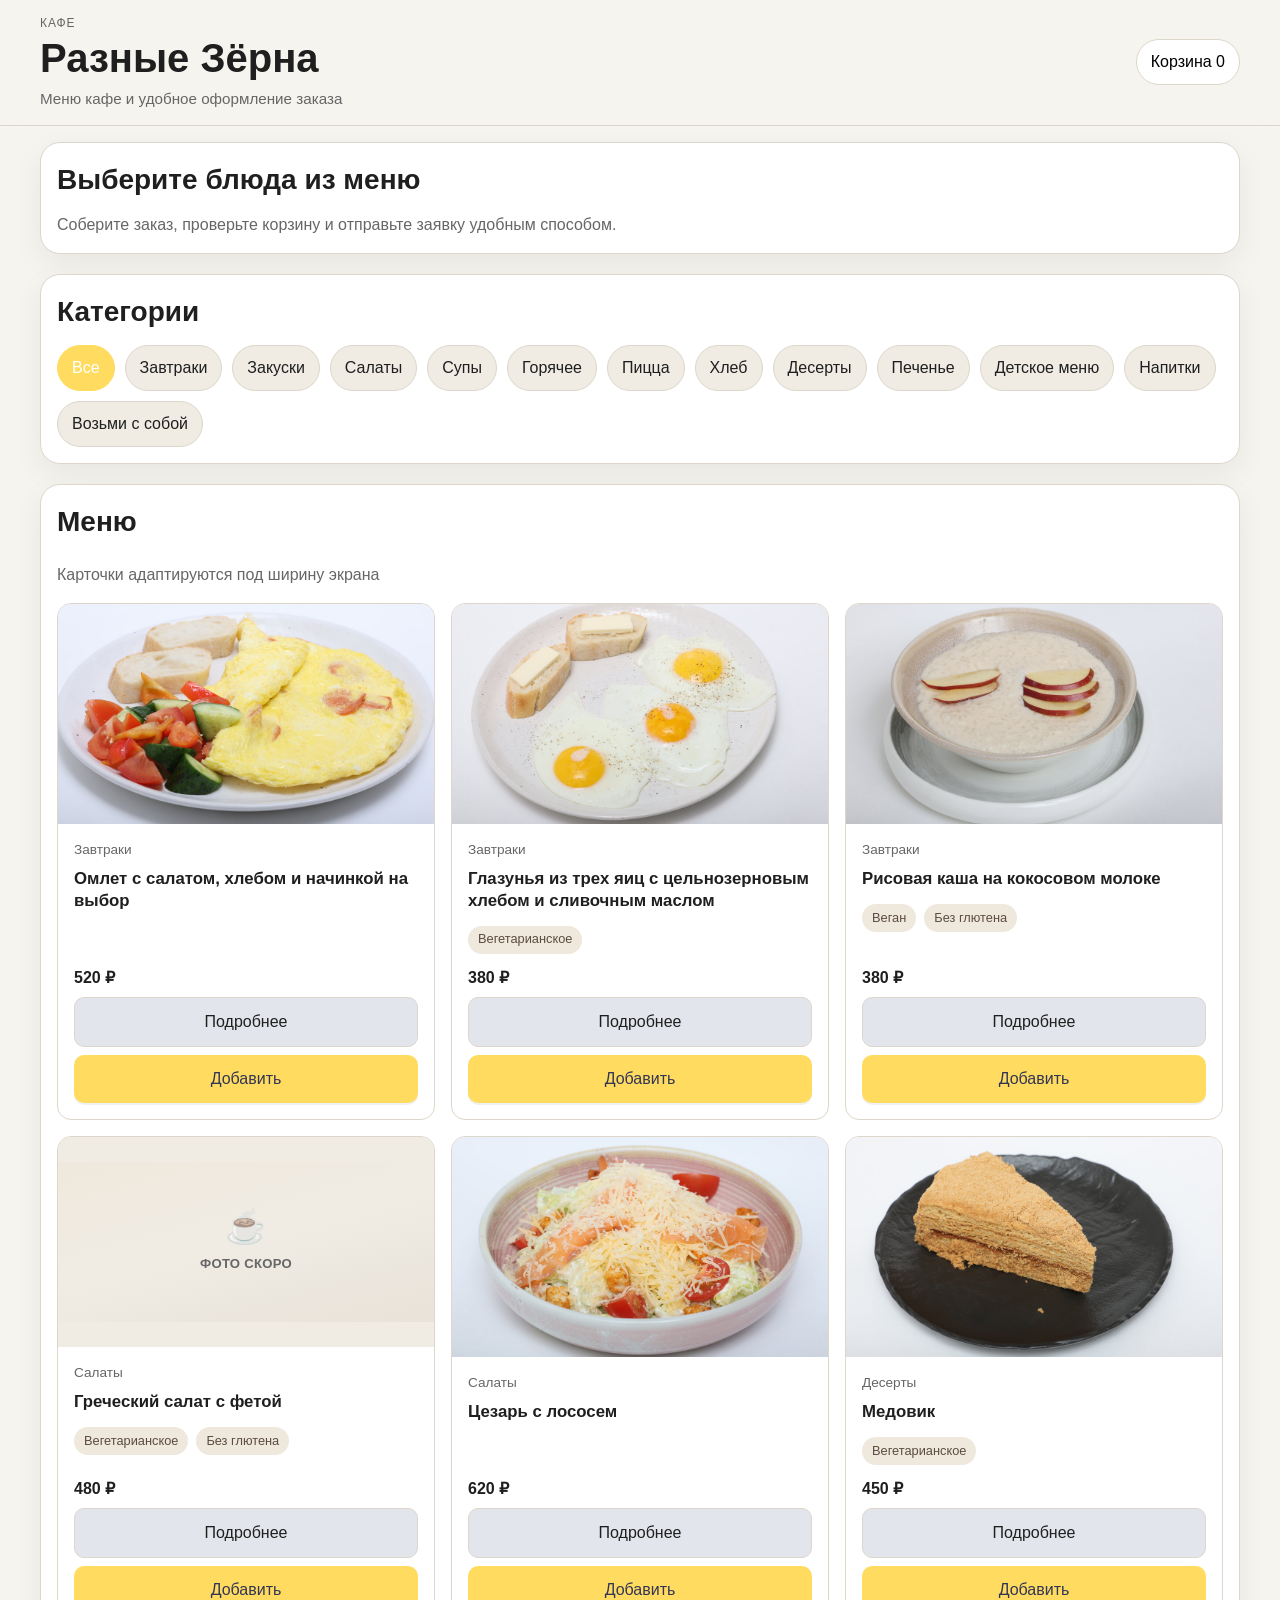
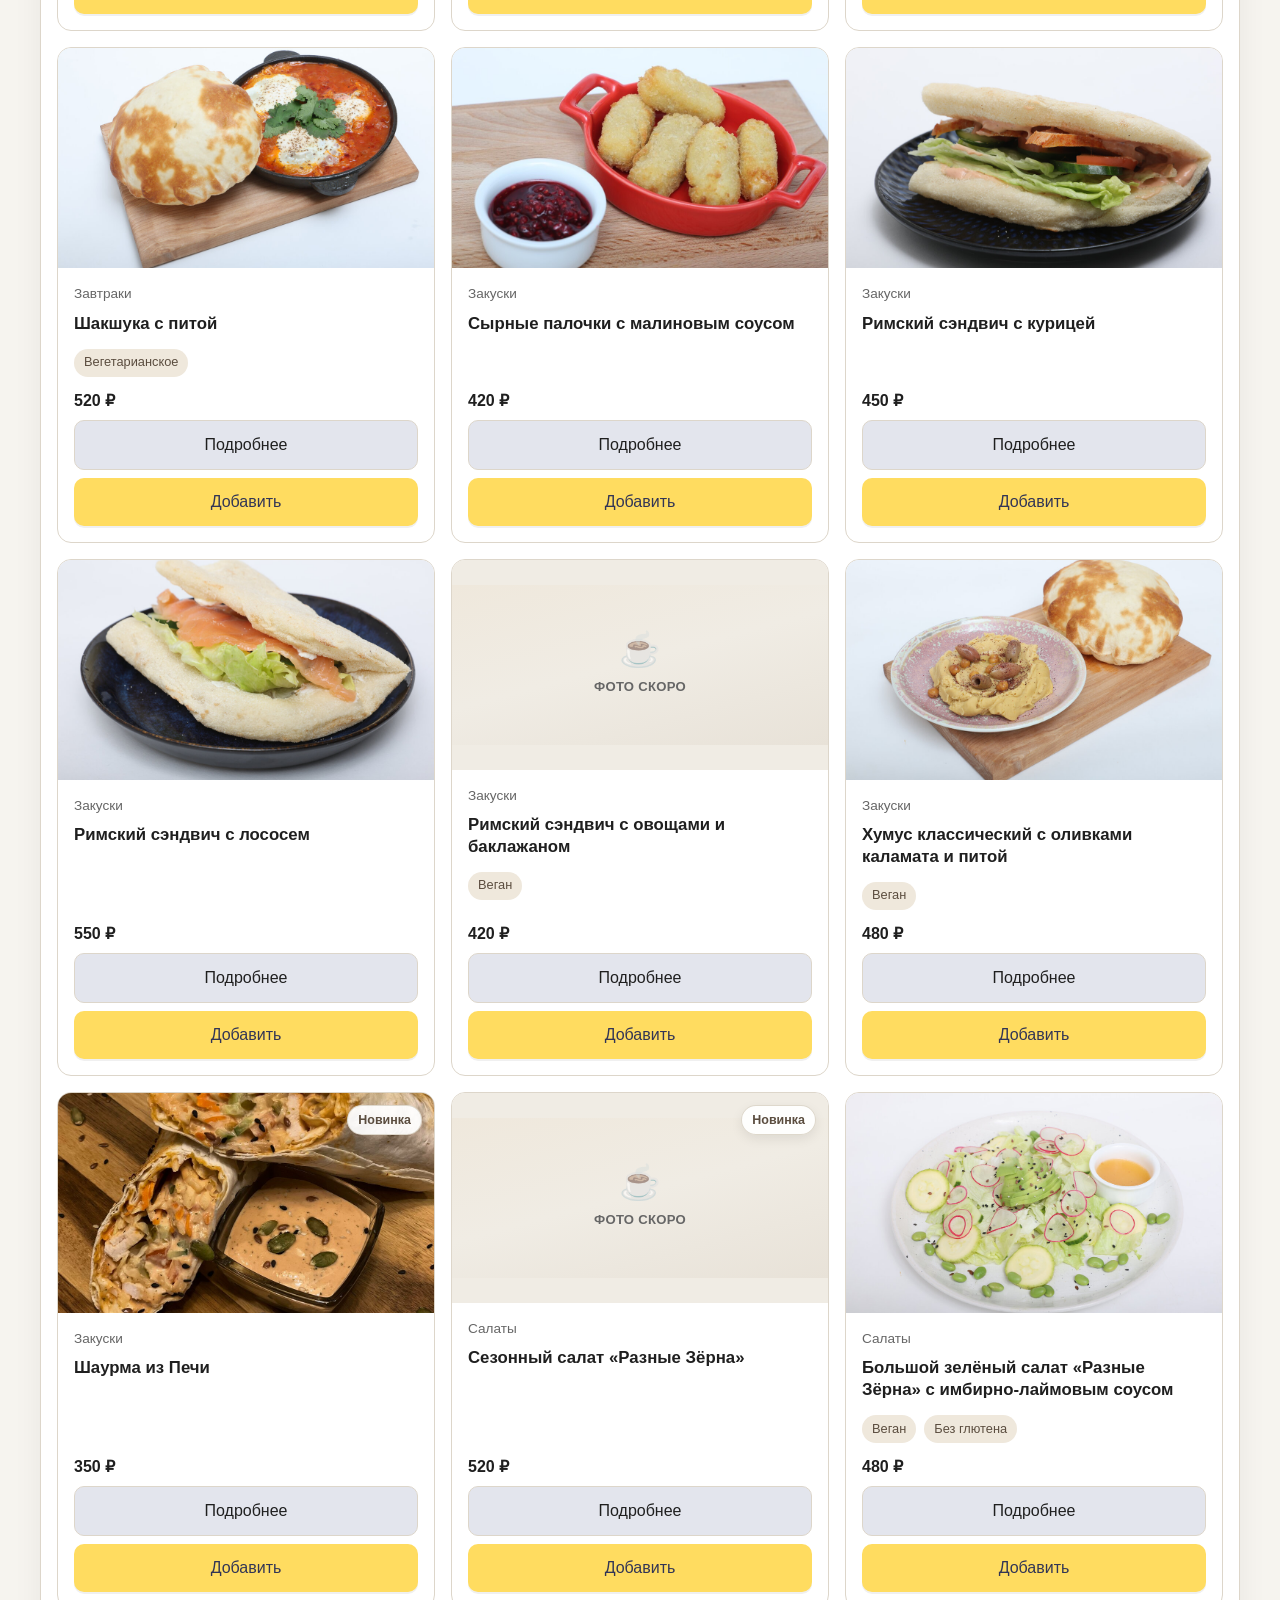
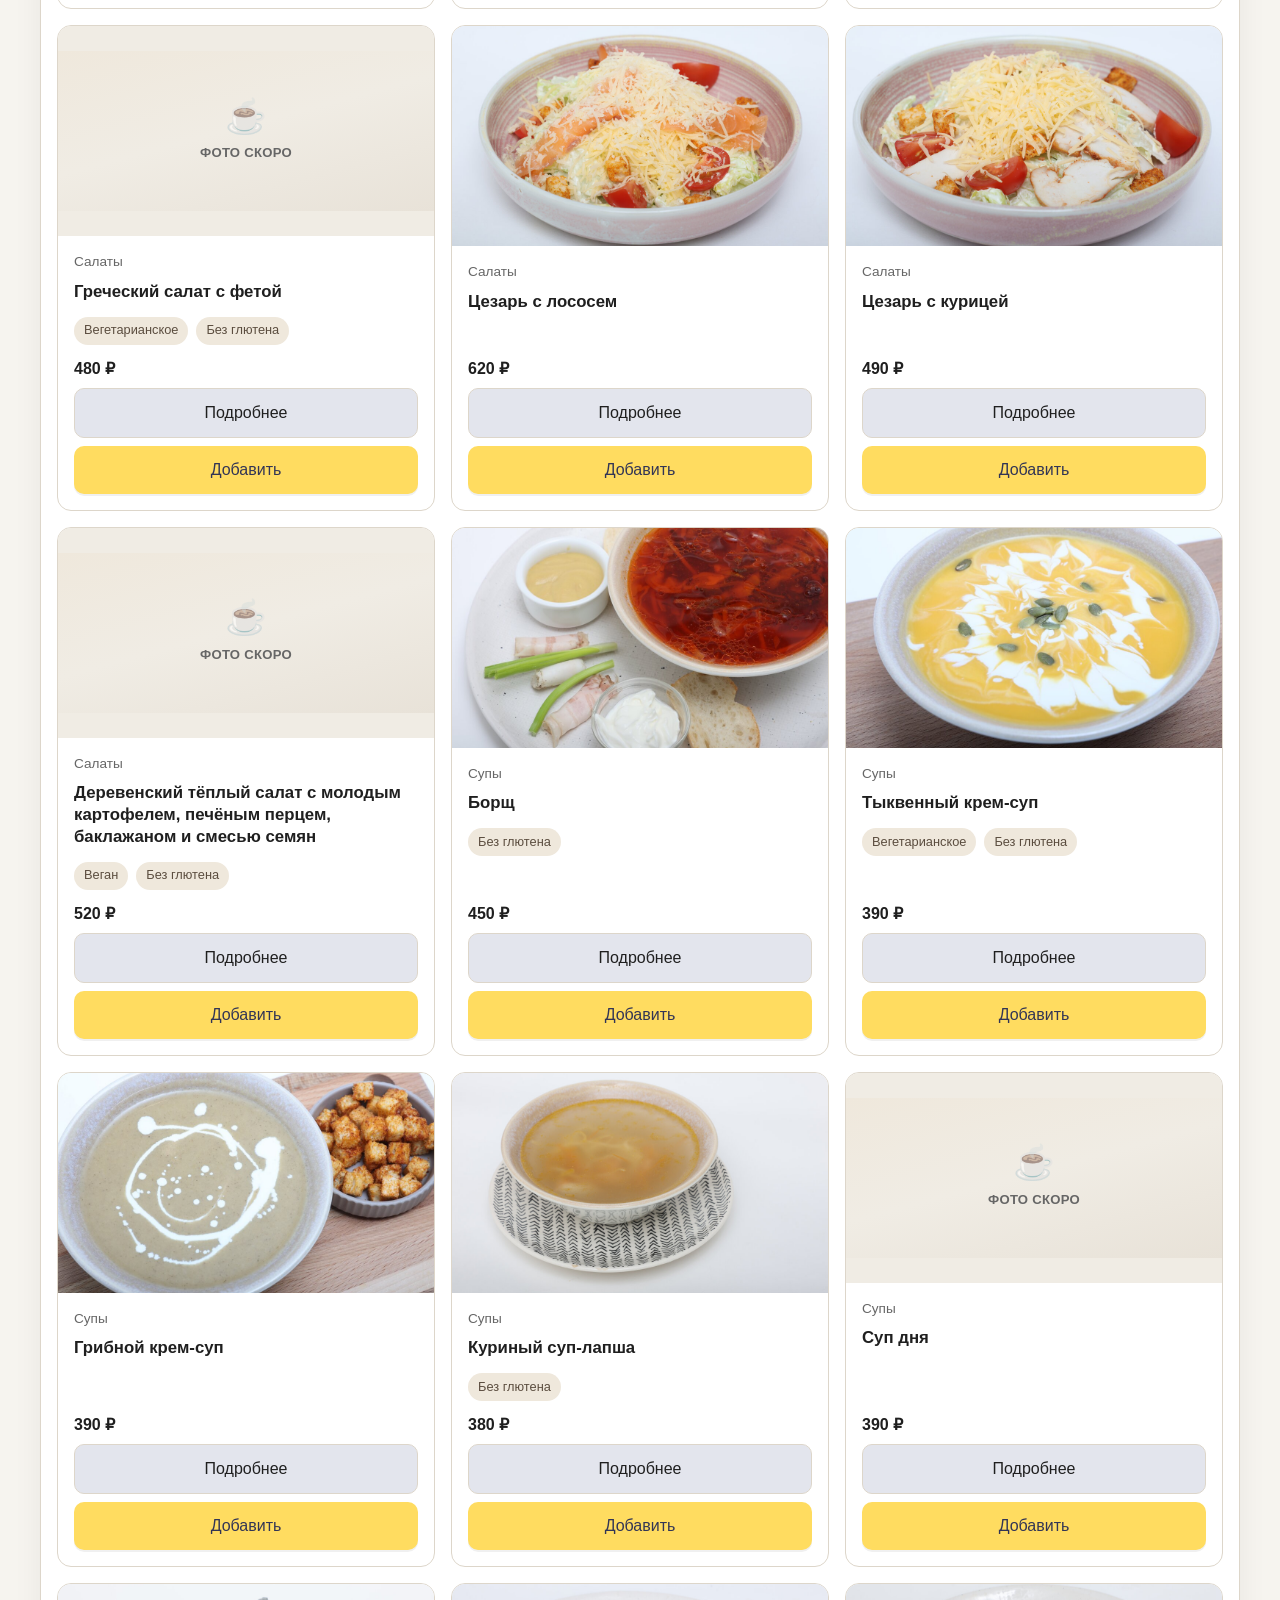
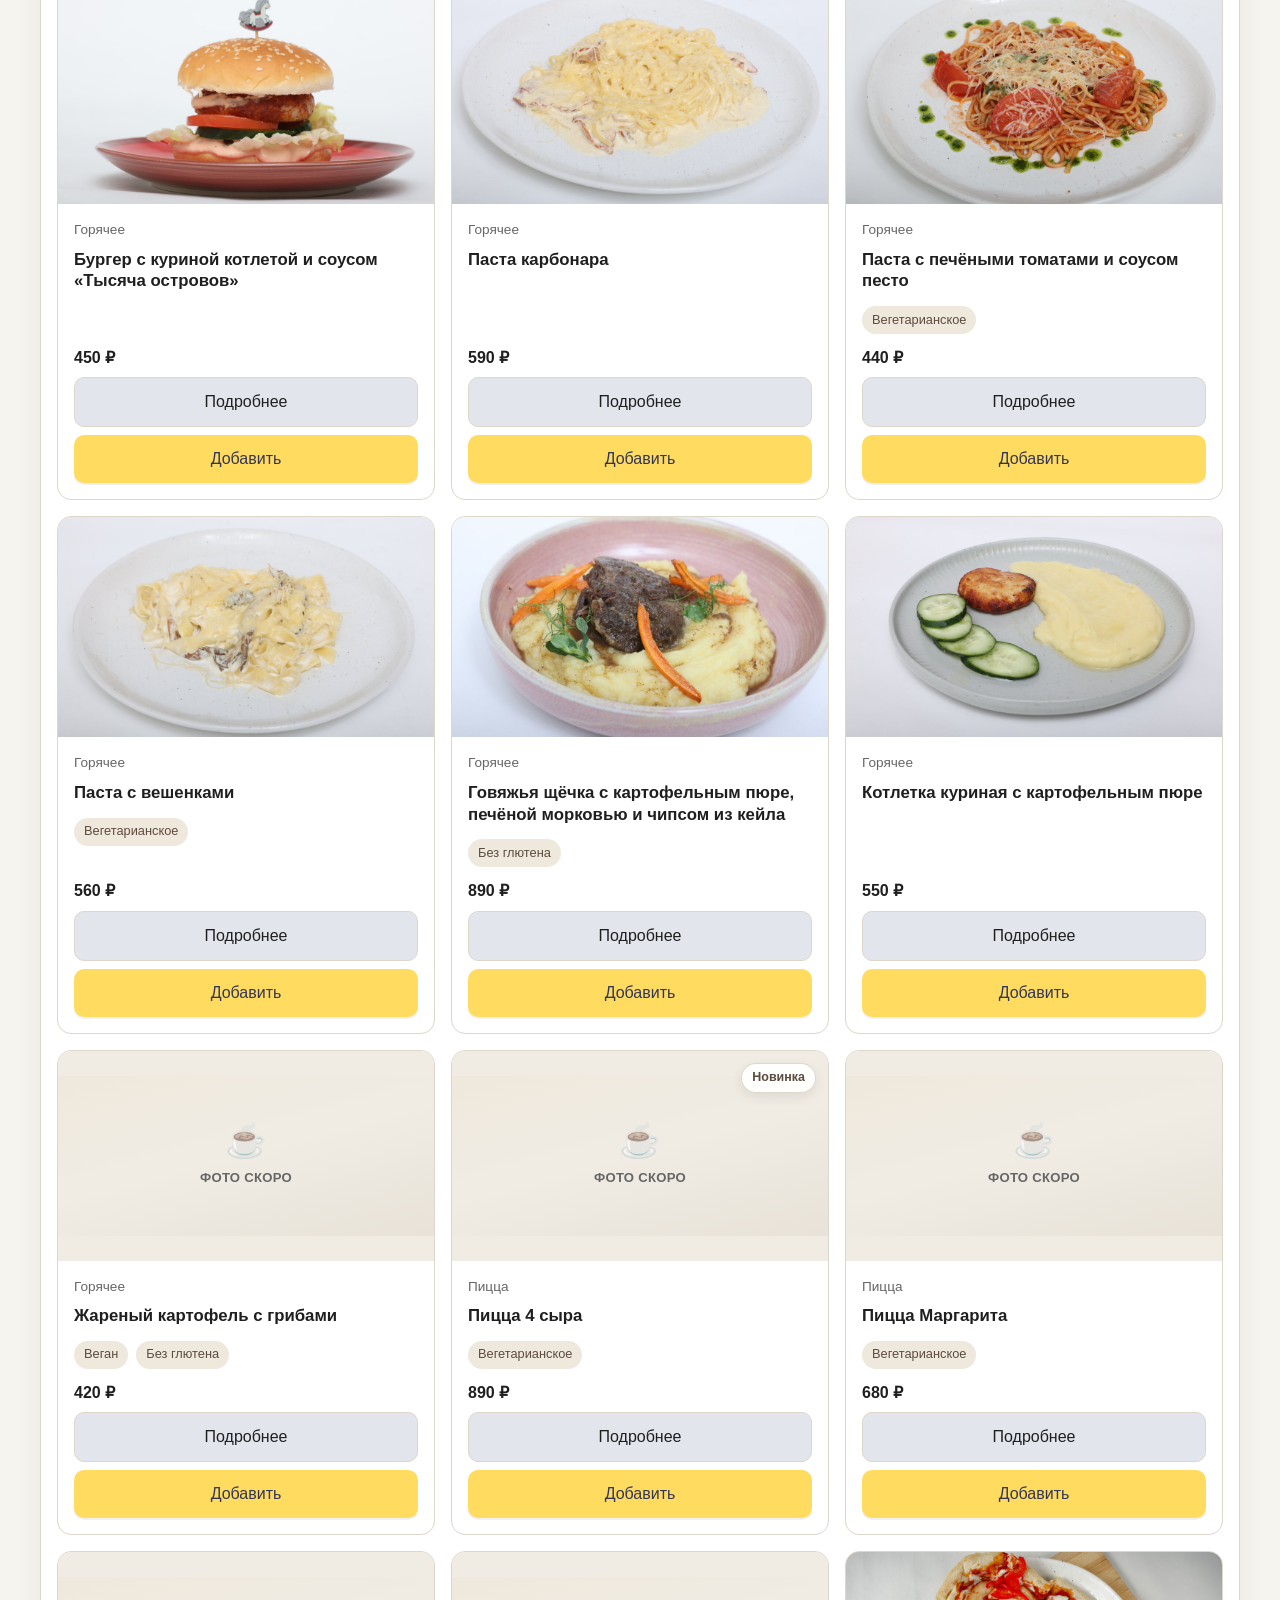
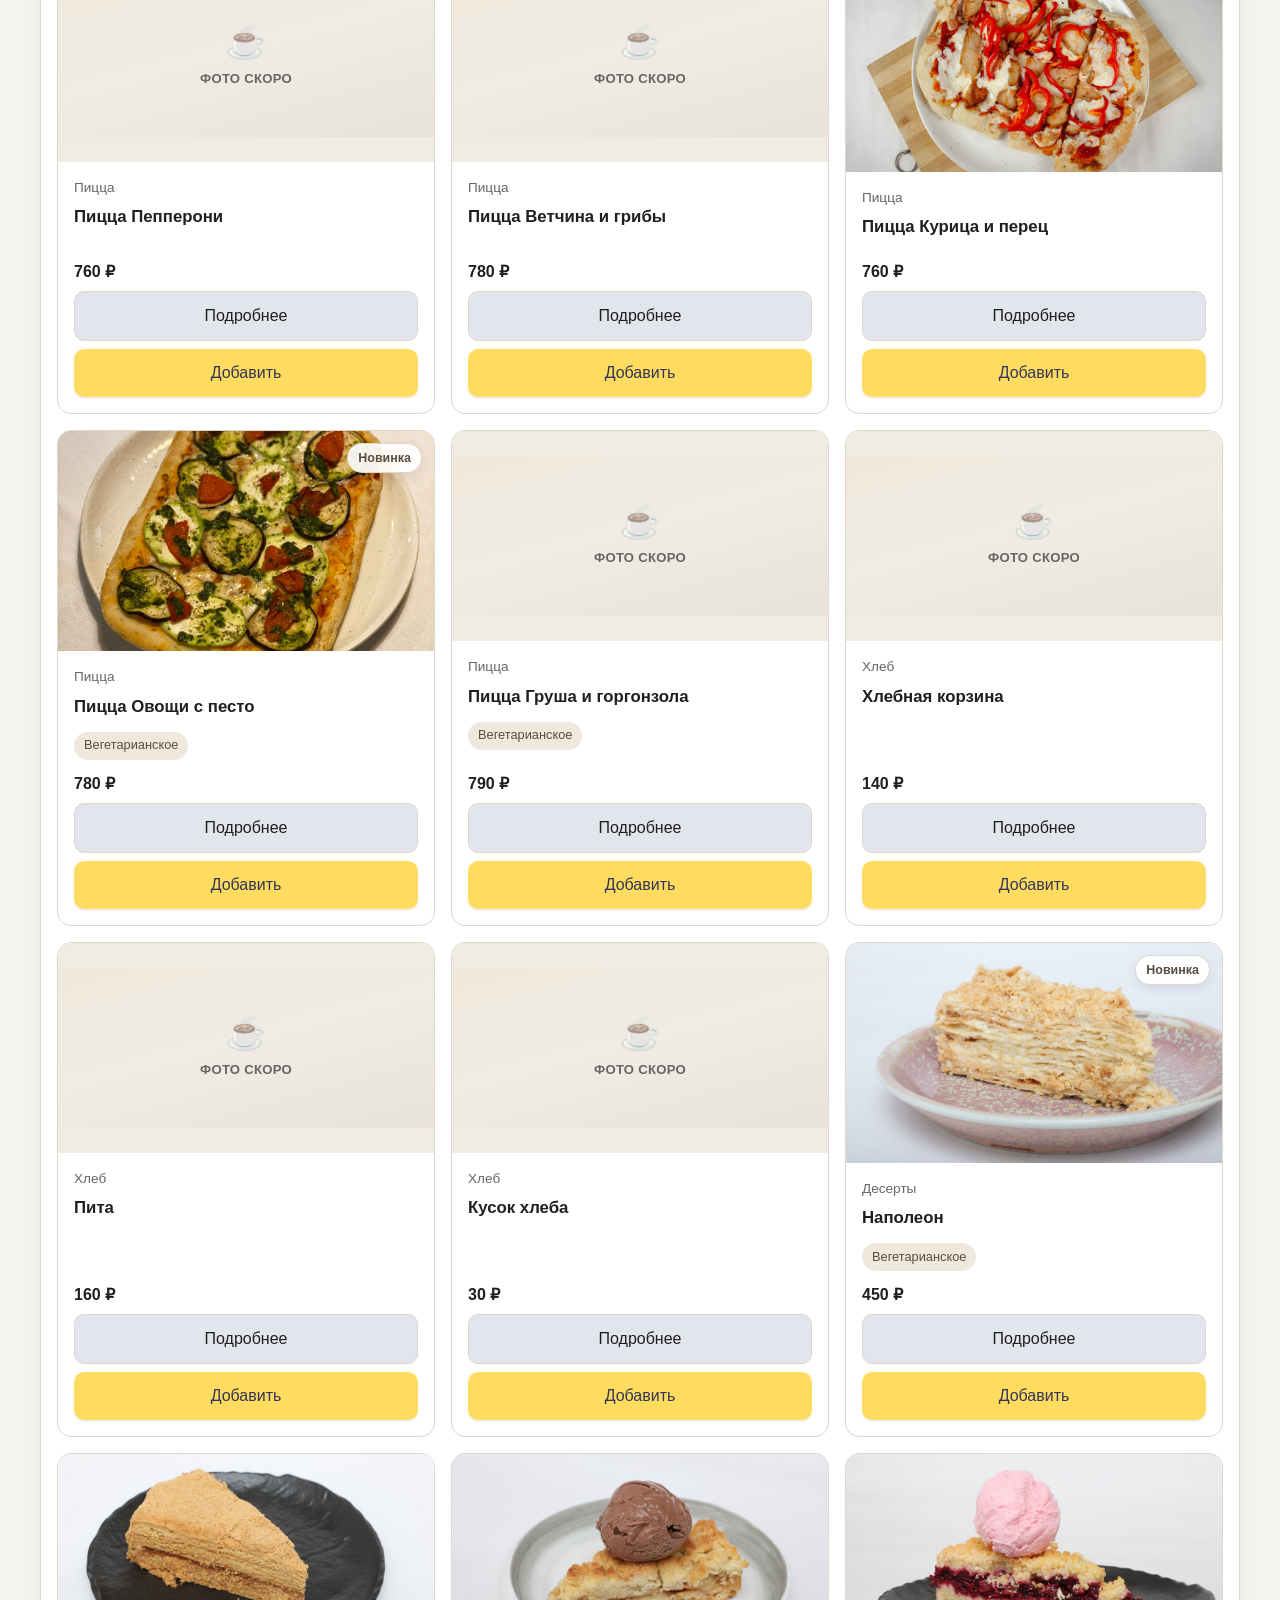
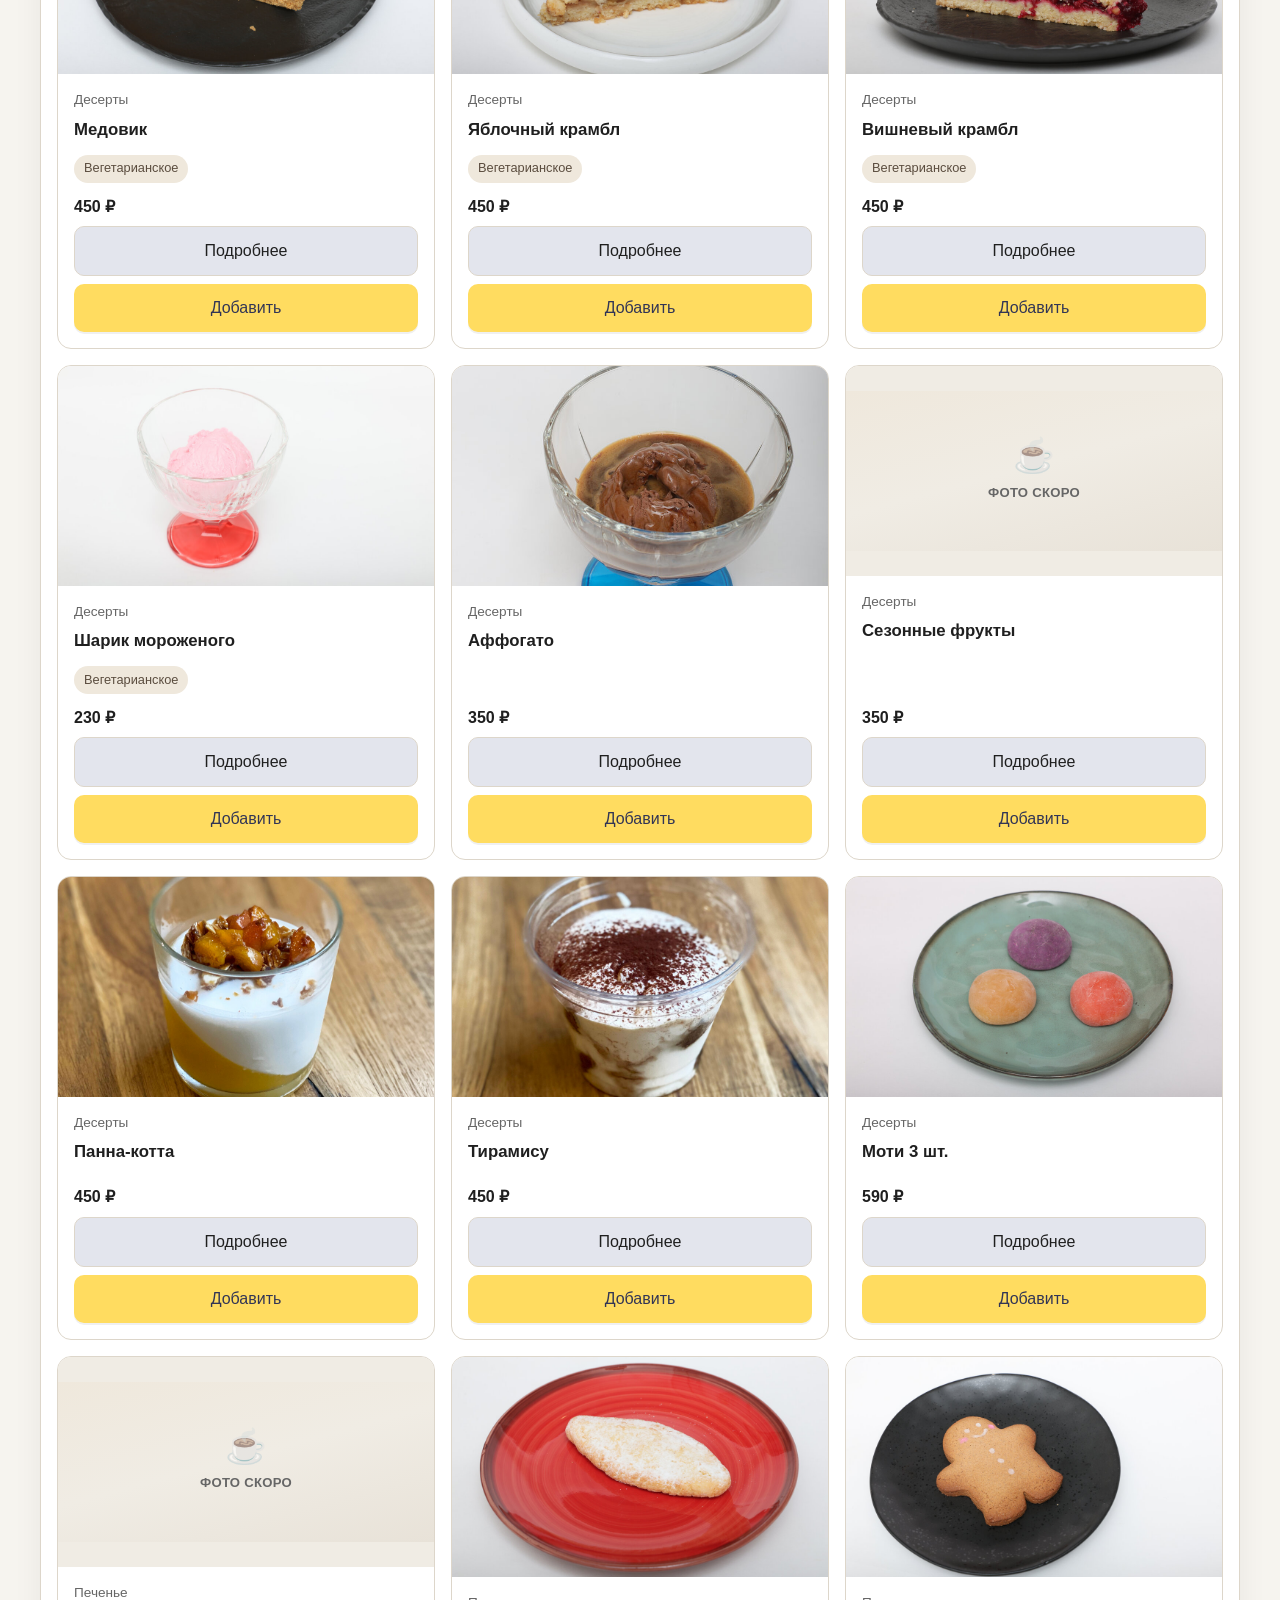
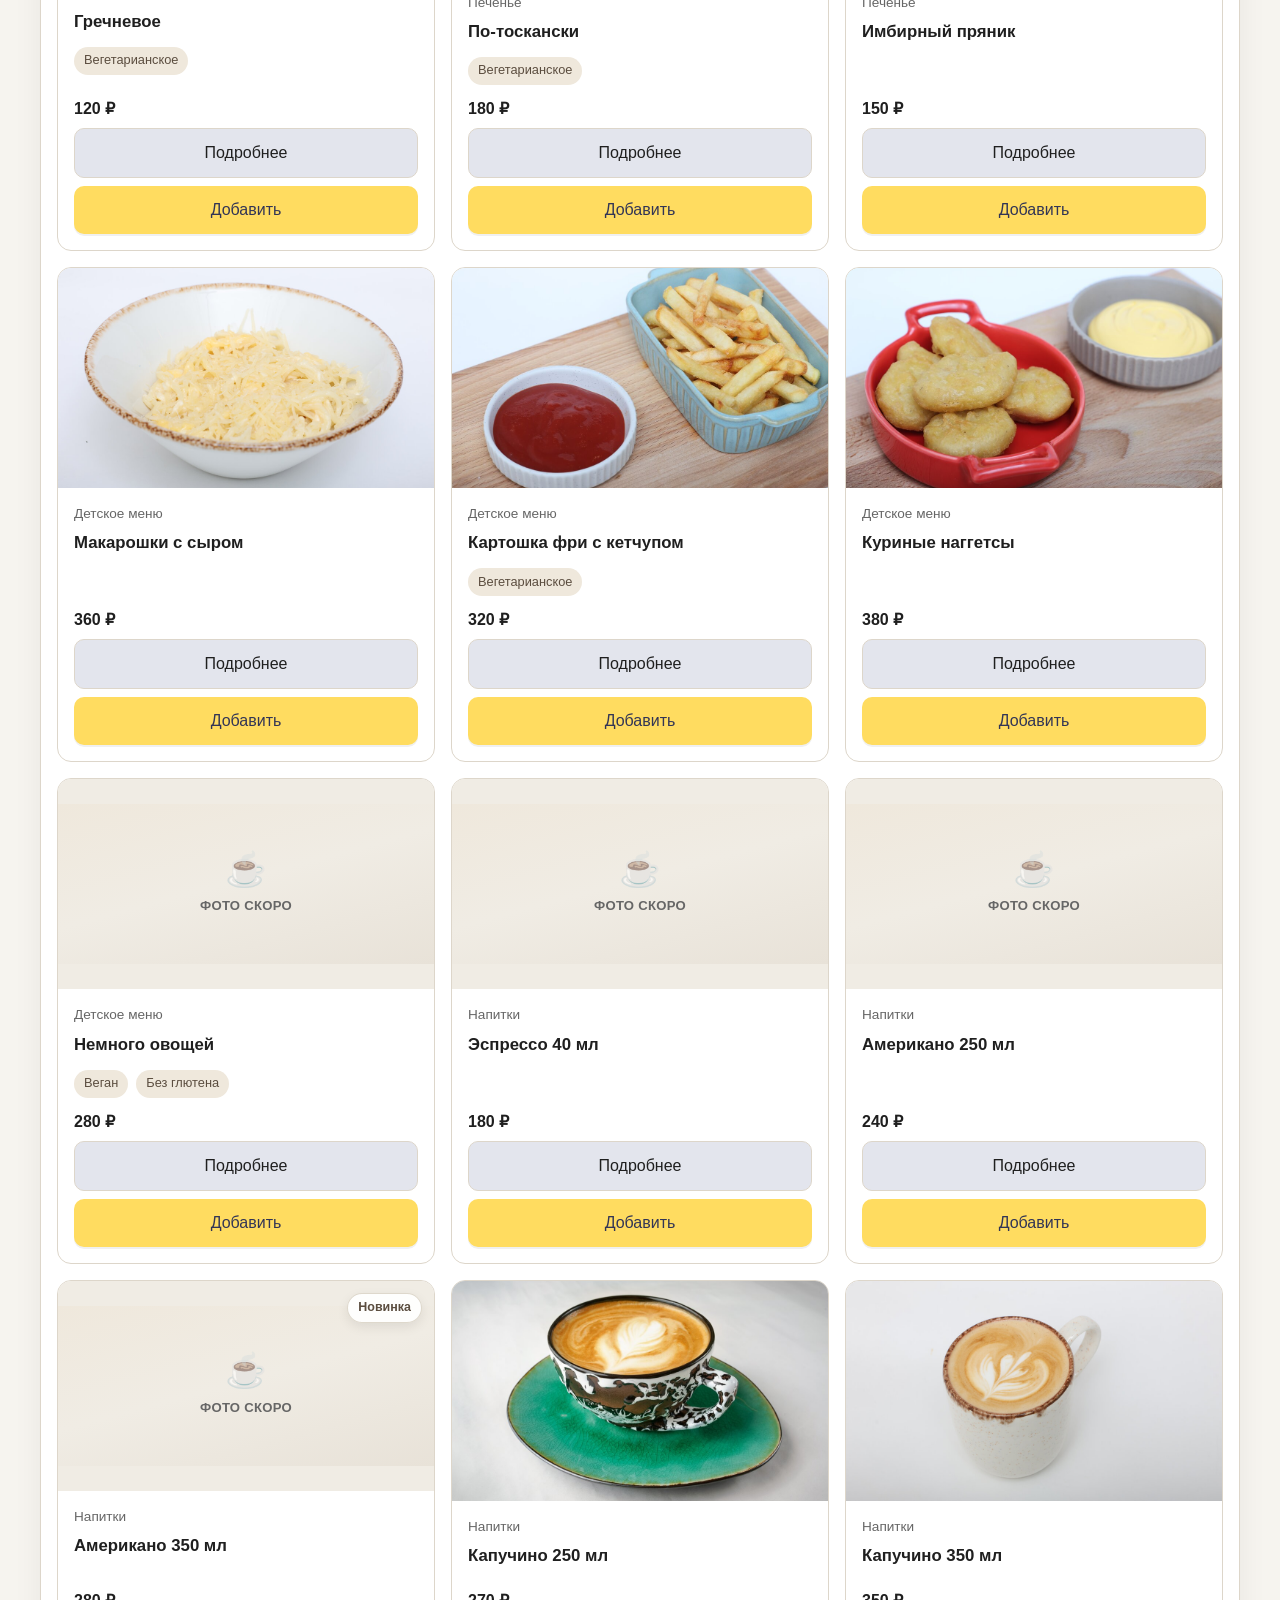
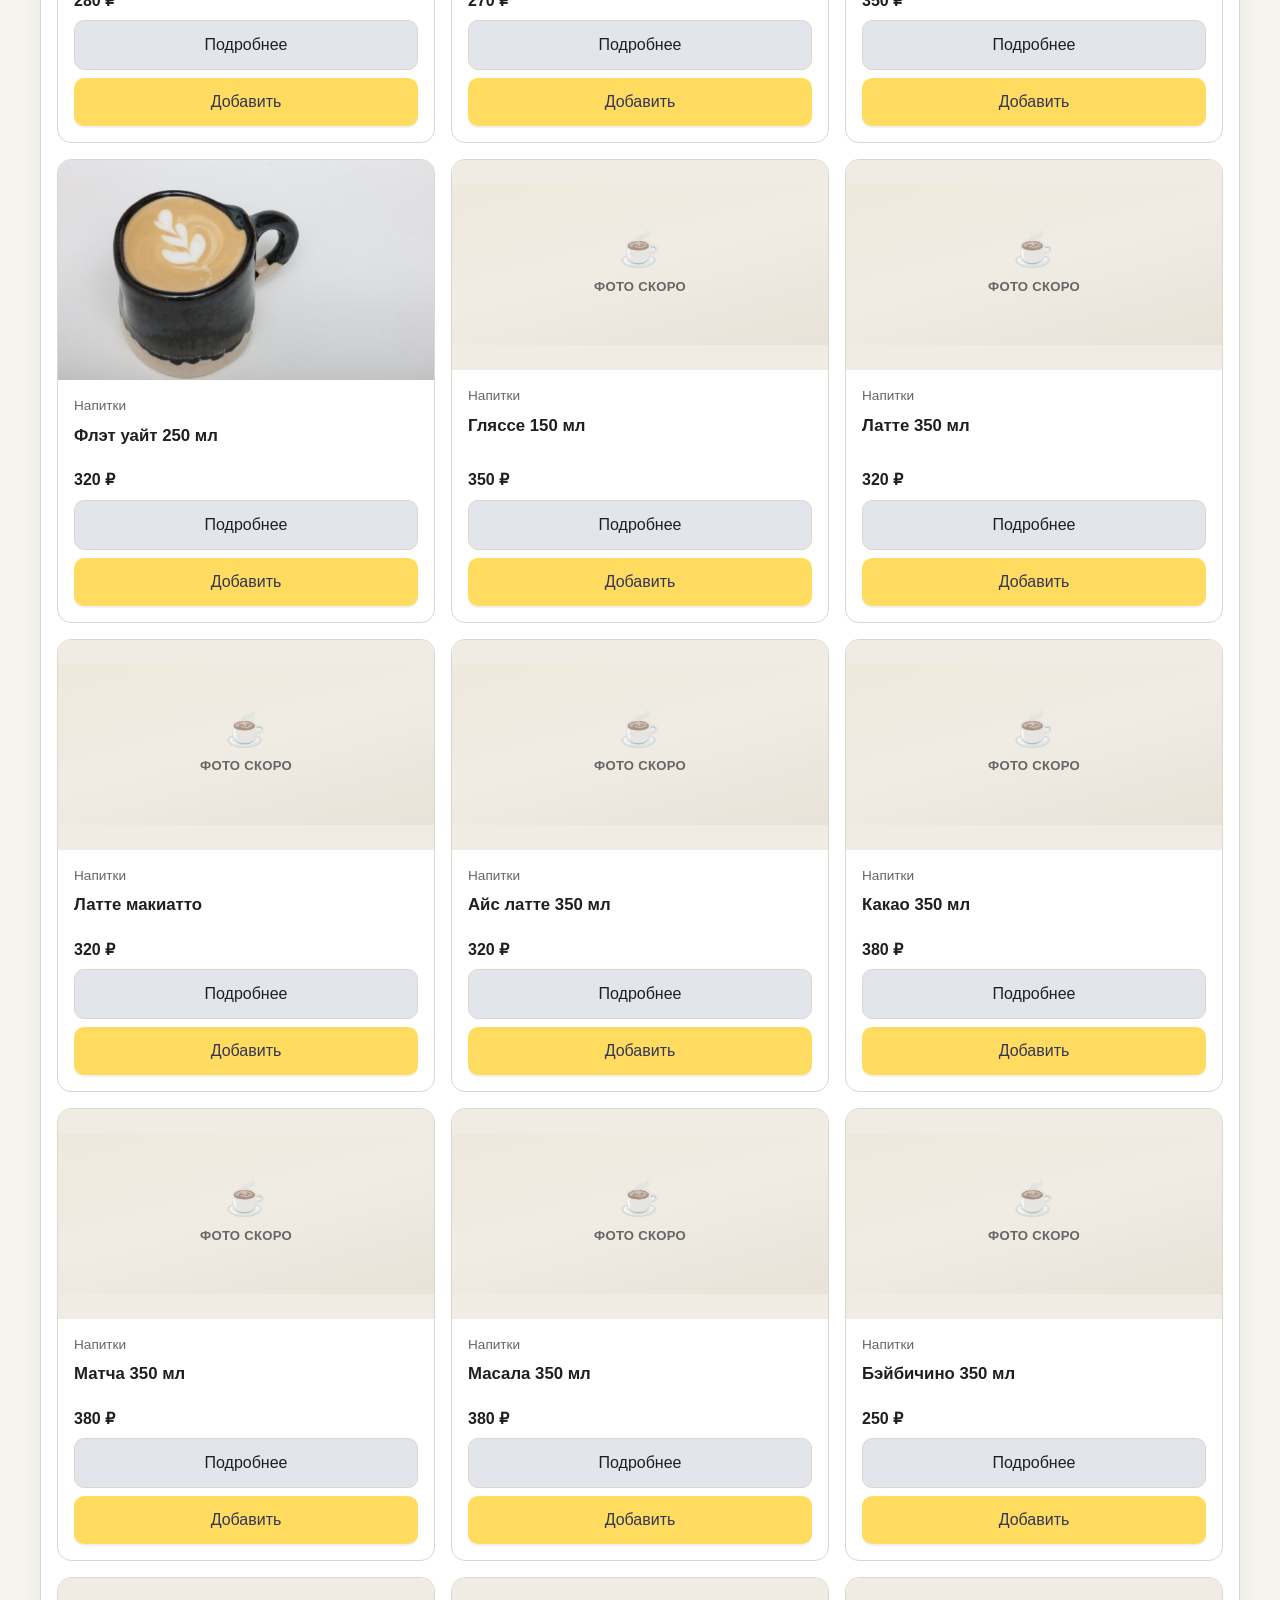
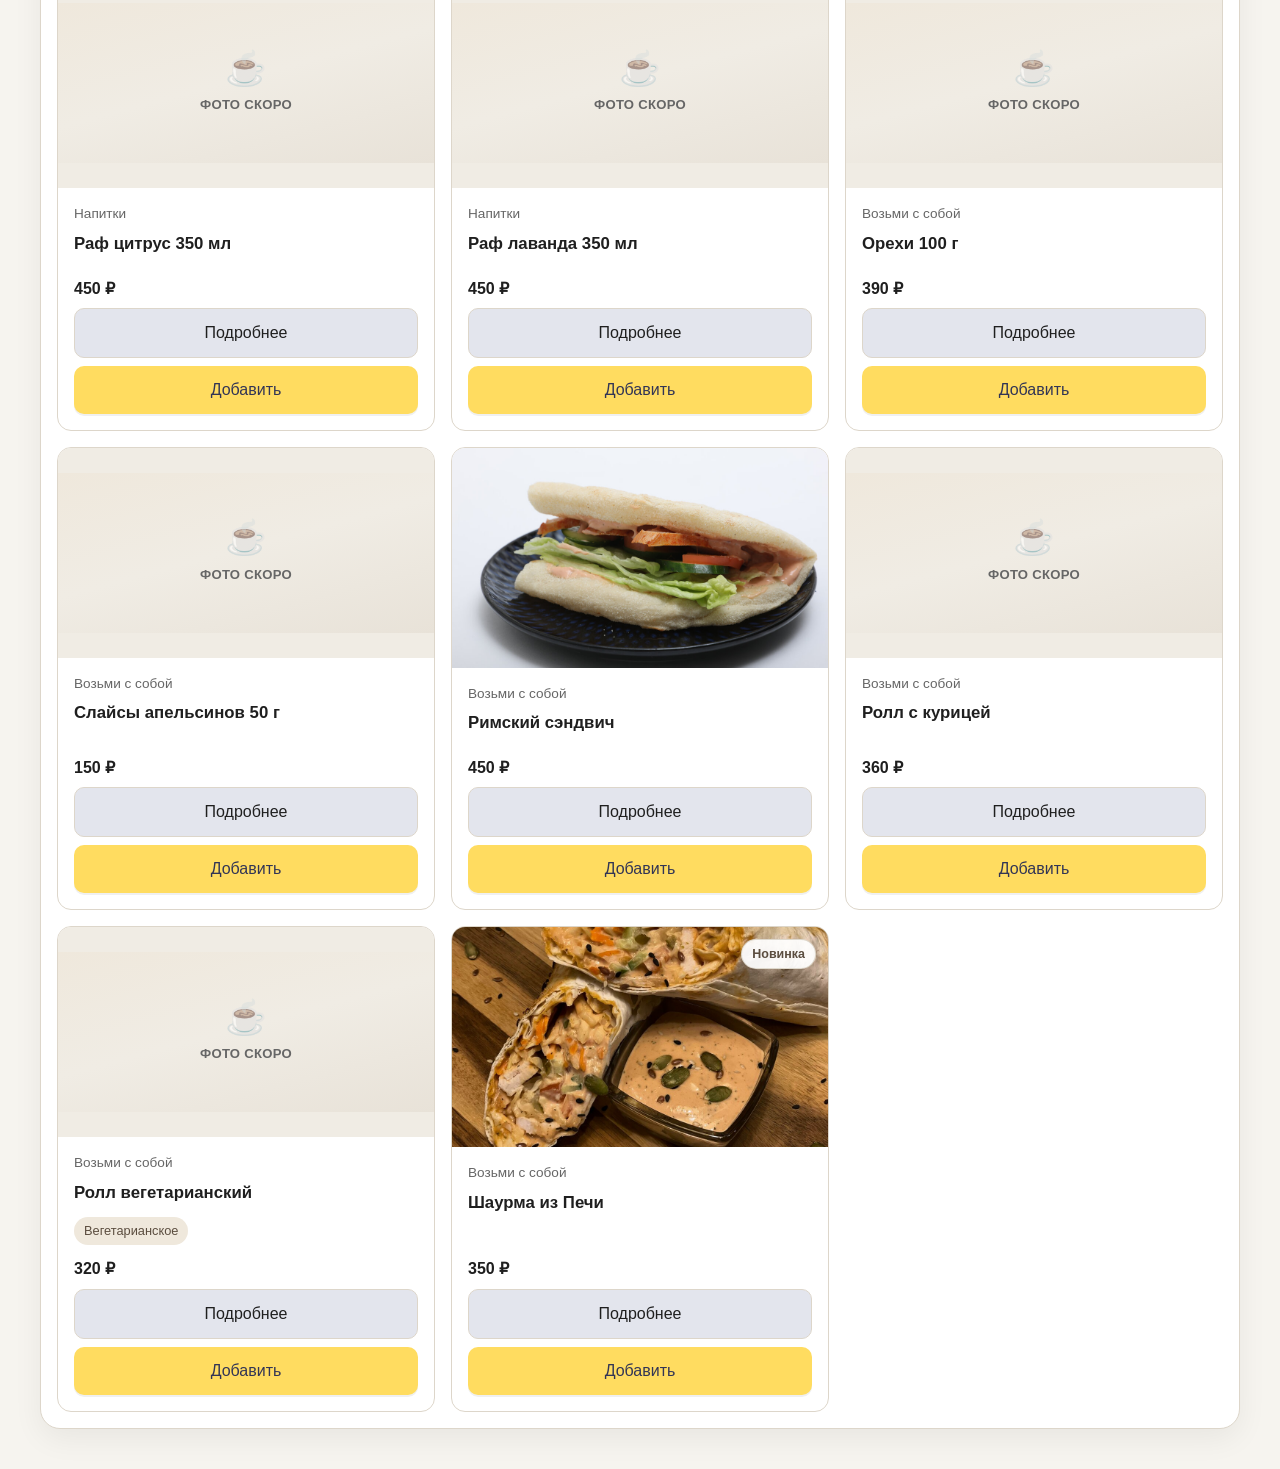
==== commit c07b0041: "feat(html): include telegram-web-app.js script" ====
--- a/index.html
+++ b/index.html
@@ -4,6 +4,7 @@
     <meta charset="UTF-8" />
     <meta name="viewport" content="width=device-width, initial-scale=1" />
     <title>Разные Зёрна — меню</title>
+    <script src="https://telegram.org/js/telegram-web-app.js"></script>
     <link rel="stylesheet" href="./styles.css" />
   </head>
   <body>
--- a/styles.css
+++ b/styles.css
@@ -1,3 +1,6 @@
+/* =========================================
+   1. БАЗОВЫЕ ПЕРЕМЕННЫЕ И СБРОС
+   ========================================= */
 :root {
     --bg: #f6f4ef;
     --surface: #ffffff;
@@ -52,6 +55,9 @@
     margin: 0 auto;
 }
 
+/* =========================================
+   2. ХЕДЕР
+   ========================================= */
 .site-header {
     position: sticky;
     top: 0;
@@ -89,6 +95,18 @@
     font-size: 0.95rem;
 }
 
+.cart-toggle {
+    border: 1px solid var(--line);
+    background: #fff;
+    padding: 10px 14px;
+    border-radius: 999px;
+    white-space: nowrap;
+    min-height: 44px;
+}
+
+/* =========================================
+   3. ОБЩАЯ СЕТКА (LAYOUT)
+   ========================================= */
 .page {
     padding: 16px 0 96px;
 }
@@ -105,6 +123,9 @@
     gap: 20px;
 }
 
+/* =========================================
+   4. СЕКЦИИ И КАТЕГОРИИ
+   ========================================= */
 .hero-card,
 .categories-section,
 .menu-section,
@@ -133,18 +154,17 @@
     color: var(--muted);
 }
 
+.section-head {
+    display: flex;
+    flex-direction: column;
+    gap: 8px;
+    margin-bottom: 16px;
+}
+
 .categories-list {
     display: flex;
     flex-wrap: wrap;
     gap: 10px;
-}
-
-.category-chip,
-.text-btn,
-.cart-toggle,
-.primary-btn,
-.secondary-btn {
-    min-height: 44px;
 }
 
 .category-chip {
@@ -153,6 +173,7 @@
     color: var(--text);
     padding: 10px 14px;
     border-radius: 999px;
+    min-height: 44px;
 }
 
 .category-chip.active {
@@ -161,13 +182,16 @@
     border-color: var(--accent);
 }
 
-.section-head {
-    display: flex;
-    flex-direction: column;
-    gap: 8px;
-    margin-bottom: 16px;
-}
-
+.categories-loading {
+    margin: 0;
+    padding: 10px 2px;
+    color: var(--muted);
+    font-size: 0.92rem;
+}
+
+/* =========================================
+   5. КАРТОЧКИ МЕНЮ
+   ========================================= */
 .menu-grid {
     display: grid;
     grid-template-columns: 1fr;
@@ -234,10 +258,7 @@
     min-height: 160px;
     width: 100%;
     padding: 16px;
-    background: linear-gradient(165deg,
-            #efe8dc 0%,
-            var(--surface-soft) 48%,
-            #e8e2d8 100%);
+    background: linear-gradient(165deg, #efe8dc 0%, var(--surface-soft) 48%, #e8e2d8 100%);
     color: var(--muted);
 }
 
@@ -256,77 +277,6 @@
     text-transform: uppercase;
 }
 
-.menu-card__image--skeleton {
-    min-height: 160px;
-    background: linear-gradient(90deg,
-            #ebe6de 0%,
-            #f7f4ef 45%,
-            #ebe6de 90%);
-    background-size: 200% 100%;
-    animation: menu-skeleton-shimmer 1.15s ease-in-out infinite;
-}
-
-.menu-card--skeleton .menu-card__body {
-    padding: 16px;
-}
-
-.menu-card--skeleton .skeleton-line {
-    height: 11px;
-    border-radius: 8px;
-    margin-bottom: 10px;
-    background: linear-gradient(90deg,
-            #ebe6de 0%,
-            #f7f4ef 45%,
-            #ebe6de 90%);
-    background-size: 200% 100%;
-    animation: menu-skeleton-shimmer 1.15s ease-in-out infinite;
-}
-
-.skeleton-line--short {
-    width: 38%;
-    height: 9px;
-}
-
-.skeleton-line--title {
-    width: 94%;
-    height: 17px;
-}
-
-.skeleton-line--tags {
-    width: 58%;
-    height: 9px;
-}
-
-.skeleton-line--price {
-    width: 32%;
-    height: 14px;
-    margin-top: 6px;
-}
-
-.skeleton-line--btn {
-    width: 100%;
-    height: 42px;
-    border-radius: var(--radius-sm);
-    margin-top: 10px;
-}
-
-@keyframes menu-skeleton-shimmer {
-    0% {
-        background-position: 100% 0;
-    }
-
-    100% {
-        background-position: -100% 0;
-    }
-}
-
-.categories-loading {
-    margin: 0;
-    padding: 10px 2px;
-    color: var(--muted);
-    font-size: 0.92rem;
-}
-
 .menu-card__body {
     padding: 16px;
     display: flex;
@@ -346,6 +296,27 @@
     line-height: 1.3;
 }
 
+.menu-card__footer {
+    margin-top: auto;
+    display: flex;
+    flex-direction: column;
+    gap: 10px;
+}
+
+.menu-card__price {
+    margin: 0;
+    font-size: 1rem;
+    font-weight: 700;
+    line-height: 1.2;
+}
+
+.menu-card__actions {
+    display: grid;
+    grid-template-columns: 1fr;
+    gap: 8px;
+}
+
+/* Теги и скелетоны */
 .tags-row {
     display: flex;
     flex-wrap: wrap;
@@ -374,26 +345,67 @@
     white-space: nowrap;
 }
 
-.menu-card__footer {
-    margin-top: auto;
-    display: flex;
-    flex-direction: column;
-    gap: 10px;
-}
-
-.menu-card__price {
-    margin: 0;
-    font-size: 1rem;
-    font-weight: 700;
-    line-height: 1.2;
-}
-
-.menu-card__actions {
-    display: grid;
-    grid-template-columns: 1fr;
-    gap: 8px;
-}
-
+.menu-card__image--skeleton {
+    min-height: 160px;
+    background: linear-gradient(90deg, #ebe6de 0%, #f7f4ef 45%, #ebe6de 90%);
+    background-size: 200% 100%;
+    animation: menu-skeleton-shimmer 1.15s ease-in-out infinite;
+}
+
+.menu-card--skeleton .menu-card__body {
+    padding: 16px;
+}
+
+.menu-card--skeleton .skeleton-line {
+    height: 11px;
+    border-radius: 8px;
+    margin-bottom: 10px;
+    background: linear-gradient(90deg, #ebe6de 0%, #f7f4ef 45%, #ebe6de 90%);
+    background-size: 200% 100%;
+    animation: menu-skeleton-shimmer 1.15s ease-in-out infinite;
+}
+
+.skeleton-line--short {
+    width: 38%;
+    height: 9px;
+}
+
+.skeleton-line--title {
+    width: 94%;
+    height: 17px;
+}
+
+.skeleton-line--tags {
+    width: 58%;
+    height: 9px;
+}
+
+.skeleton-line--price {
+    width: 32%;
+    height: 14px;
+    margin-top: 6px;
+}
+
+.skeleton-line--btn {
+    width: 100%;
+    height: 42px;
+    border-radius: var(--radius-sm);
+    margin-top: 10px;
+}
+
+@keyframes menu-skeleton-shimmer {
+    0% {
+        background-position: 100% 0;
+    }
+
+    100% {
+        background-position: -100% 0;
+    }
+}
+
+/* =========================================
+   6. КНОПКИ
+   ========================================= */
 .primary-btn {
     border: none;
     background: var(--accent);
@@ -401,12 +413,9 @@
     width: 100%;
     padding: 12px 16px;
     border-radius: var(--radius-sm);
-    transition:
-        background 0.2s ease,
-        box-shadow 0.2s ease,
-        transform 0.15s ease,
-        opacity 0.2s ease;
+    transition: background 0.2s ease, box-shadow 0.2s ease, transform 0.15s ease, opacity 0.2s ease;
     box-shadow: 0 2px 0 rgba(0, 0, 0, 0.06);
+    min-height: 44px;
 }
 
 .primary-btn:hover:not(:disabled) {
@@ -417,11 +426,6 @@
 .primary-btn:active:not(:disabled) {
     transform: translateY(1px);
     box-shadow: 0 1px 0 rgba(0, 0, 0, 0.05);
-}
-
-.primary-btn:focus-visible {
-    outline: 3px solid rgba(188, 130, 38, 0.45);
-    outline-offset: 2px;
 }
 
 .primary-btn:disabled,
@@ -436,12 +440,8 @@
     color: var(--text);
     border-radius: var(--radius-sm);
     padding: 12px 16px;
-    transition:
-        background 0.2s ease,
-        border-color 0.2s ease,
-        color 0.2s ease,
-        box-shadow 0.2s ease,
-        transform 0.15s ease;
+    transition: background 0.2s ease, border-color 0.2s ease, color 0.2s ease, box-shadow 0.2s ease, transform 0.15s ease;
+    min-height: 44px;
 }
 
 .secondary-btn:hover {
@@ -451,19 +451,6 @@
 
 .secondary-btn:active {
     transform: translateY(1px);
-}
-
-.secondary-btn:focus-visible {
-    outline: 3px solid rgba(188, 130, 38, 0.35);
-    outline-offset: 2px;
-}
-
-.cart-toggle {
-    border: 1px solid var(--line);
-    background: #fff;
-    padding: 10px 14px;
-    border-radius: 999px;
-    white-space: nowrap;
 }
 
 .text-btn {
@@ -471,8 +458,15 @@
     background: transparent;
     color: var(--accent);
     padding: 10px 0;
-}
-
+    min-height: 44px;
+}
+
+/* =========================================
+   7. КОРЗИНА
+   ========================================= */
+.cart-panel {
+    position: relative;
+}
 
 .cart-panel__header {
     display: flex;
@@ -486,6 +480,16 @@
     margin: 0;
     font-size: 1.4rem;
     line-height: 1.1;
+}
+
+.cart-panel__close {
+    display: none;
+}
+
+.cart-items {
+    display: grid;
+    gap: 12px;
+    margin-bottom: 16px;
 }
 
 .cart-item {
@@ -493,10 +497,6 @@
     border: 1px solid var(--line);
     border-radius: var(--radius-md);
     background: #fff;
-}
-
-.cart-item+.cart-item {
-    margin-top: 0;
 }
 
 .cart-item__top {
@@ -541,13 +541,6 @@
 .cart-item__sum {
     font-size: 1rem;
     white-space: nowrap;
-}
-
-
-.cart-items {
-    display: grid;
-    gap: 12px;
-    margin-bottom: 16px;
 }
 
 .cart-stepper {
@@ -605,31 +598,135 @@
     margin: 0;
 }
 
-.checkout-btn {
+/* =========================================
+   8. ФОРМА ОФОРМЛЕНИЯ
+   ========================================= */
+.checkout-form {
+    margin-top: 16px;
+    padding-top: 16px;
+    border-top: 1px solid var(--line);
+    display: grid;
+    gap: 16px;
+}
+
+.checkout-form__head h3 {
+    margin: 0 0 6px;
+    font-size: 1.1rem;
+}
+
+.checkout-form__head p,
+.checkout-form__note {
+    margin: 0;
+    color: var(--muted);
+    font-size: 0.92rem;
+}
+
+.form-grid {
+    display: grid;
+    gap: 12px;
+}
+
+.form-field {
+    display: grid;
+    gap: 6px;
+}
+
+.form-field span {
+    font-size: 0.9rem;
+    font-weight: 600;
+}
+
+.form-field input,
+.form-field textarea,
+.form-field select {
     width: 100%;
+    min-height: 44px;
+    border: 1px solid var(--line);
+    border-radius: var(--radius-sm);
+    background: #fff;
+    padding: 12px 14px;
+    color: var(--text);
+}
+
+.form-field textarea {
+    min-height: 110px;
+    resize: vertical;
+}
+
+.form-field--full {
+    grid-column: 1 / -1;
+}
+
+.checkbox-field {
+    display: flex;
+    align-items: flex-start;
+    gap: 10px;
+    color: var(--text);
+    font-size: 0.92rem;
+}
+
+.checkbox-field input {
+    margin-top: 3px;
+}
+
+.checkout-form__meta {
+    display: grid;
+    gap: 10px;
+}
+
+.checkout-form__actions {
+    display: grid;
+}
+
+.order-success {
     margin-top: 16px;
-}
-
-.mobile-cart-bar {
-    position: fixed;
-    left: 0;
-    right: 0;
-    bottom: 0;
-    z-index: 60;
-    padding: 12px;
-    background: rgba(246, 244, 239, 0.96);
-    backdrop-filter: blur(10px);
+    padding-top: 20px;
     border-top: 1px solid var(--line);
 }
 
-.mobile-cart-btn {
-    width: 100%;
-    max-width: 520px;
-    margin: 0 auto;
-    display: block;
-}
-
-/* Модальное окно товара */
+.order-success[hidden] {
+    display: none !important;
+}
+
+.order-success__inner {
+    display: grid;
+    gap: 14px;
+    text-align: center;
+    padding: 8px 0 4px;
+}
+
+.order-success__eyebrow {
+    margin: 0;
+    font-size: 0.75rem;
+    text-transform: uppercase;
+    letter-spacing: 0.1em;
+    color: var(--muted);
+    font-weight: 600;
+}
+
+.order-success__title {
+    margin: 0;
+    font-size: clamp(1.2rem, 4vw, 1.45rem);
+    color: var(--accent-dark);
+    line-height: 1.2;
+}
+
+.order-success__id {
+    margin: 0;
+    font-size: 1rem;
+    color: var(--text);
+}
+
+.order-success__text {
+    margin: 0;
+    color: var(--muted);
+    font-size: 0.95rem;
+    line-height: 1.45;
+}
+
+/* =========================================
+   9. МОДАЛЬНОЕ ОКНО ТОВАРА
+   ========================================= */
 .product-modal {
     margin: auto;
     padding: 0;
@@ -727,6 +824,18 @@
     margin-top: 8px;
 }
 
+.product-modal__image-placeholder {
+    min-height: min(42vh, 340px);
+    display: flex;
+    flex-direction: column;
+    align-items: center;
+    justify-content: center;
+    gap: 12px;
+    padding: 24px;
+    background: linear-gradient(165deg, #efe8dc 0%, var(--surface-soft) 100%);
+    color: var(--muted);
+}
+
 .nutrition-grid {
     display: grid;
     gap: 10px;
@@ -770,175 +879,59 @@
     font-weight: 600;
 }
 
-.cart-panel {
-    position: relative;
-}
-
-.cart-panel__close {
-    display: none;
-}
-
-.checkout-form {
-    margin-top: 16px;
-    padding-top: 16px;
-    border-top: 1px solid var(--line);
-    display: grid;
-    gap: 16px;
-}
-
-.checkout-form__head h3 {
-    margin: 0 0 6px;
-    font-size: 1.1rem;
-}
-
-.checkout-form__head p,
-.checkout-form__note {
-    margin: 0;
-    color: var(--muted);
-    font-size: 0.92rem;
-}
-
-.form-grid {
-    display: grid;
-    gap: 12px;
-}
-
-.form-field {
-    display: grid;
-    gap: 6px;
-}
-
-.form-field span {
-    font-size: 0.9rem;
-    font-weight: 600;
-}
-
-.form-field input,
-.form-field textarea,
-.form-field select {
-    width: 100%;
-    min-height: 44px;
+/* Модификаторы (Добавки) */
+.modifiers-list {
+    display: flex;
+    flex-direction: column;
+    gap: 10px;
+}
+
+.modifier-item {
+    display: flex;
+    align-items: center;
+    gap: 10px;
+    padding: 10px 12px;
     border: 1px solid var(--line);
     border-radius: var(--radius-sm);
-    background: #fff;
-    padding: 12px 14px;
-    color: var(--text);
-}
-
-.form-field textarea {
-    min-height: 110px;
-    resize: vertical;
-}
-
-.form-field--full {
-    grid-column: 1 / -1;
-}
-
-.checkbox-field {
-    display: flex;
-    align-items: flex-start;
-    gap: 10px;
-    color: var(--text);
-    font-size: 0.92rem;
-}
-
-.checkbox-field input {
-    margin-top: 3px;
-}
-
-.checkout-form__meta {
-    display: grid;
-    gap: 10px;
-}
-
-.checkout-form__actions {
-    display: grid;
-}
-
-.order-success {
-    margin-top: 16px;
-    padding-top: 20px;
-    border-top: 1px solid var(--line);
-}
-
-.order-success[hidden] {
-    display: none !important;
-}
-
-.order-success__inner {
-    display: grid;
-    gap: 14px;
-    text-align: center;
-    padding: 8px 0 4px;
-}
-
-.order-success__eyebrow {
-    margin: 0;
-    font-size: 0.75rem;
-    text-transform: uppercase;
-    letter-spacing: 0.1em;
-    color: var(--muted);
+    cursor: pointer;
+    transition: background 0.2s;
+}
+
+.modifier-item:hover {
+    background: var(--surface-soft);
+}
+
+.modifier-item input:checked+.modifier-name {
     font-weight: 600;
 }
 
-.order-success__title {
-    margin: 0;
-    font-size: clamp(1.2rem, 4vw, 1.45rem);
-    color: var(--accent-dark);
-    line-height: 1.2;
-}
-
-.order-success__id {
-    margin: 0;
-    font-size: 1rem;
-    color: var(--text);
-}
-
-.order-success__text {
-    margin: 0;
-    color: var(--muted);
-    font-size: 0.95rem;
-    line-height: 1.45;
-}
-
-.product-modal__image-placeholder {
-    min-height: min(42vh, 340px);
-    display: flex;
-    flex-direction: column;
-    align-items: center;
-    justify-content: center;
-    gap: 12px;
-    padding: 24px;
-    background: linear-gradient(165deg,
-            #efe8dc 0%,
-            var(--surface-soft) 100%);
-    color: var(--muted);
-}
-
+.modifier-name {
+    flex: 1;
+}
+
+.modifier-price {
+    color: var(--muted);
+    font-weight: 600;
+}
+
+/* =========================================
+   10. УВЕДОМЛЕНИЯ (TOAST)
+   ========================================= */
 .toast {
     position: fixed;
     left: 50%;
     bottom: max(20px, env(safe-area-inset-bottom, 0px));
     width: min(calc(100vw - 32px), 440px);
     transform: translateX(-50%) translateY(16px) scale(0.96);
-    background: linear-gradient(160deg,
-            #ffffff 0%,
-            var(--surface-soft) 55%,
-            #faf8f4 100%);
+    background: linear-gradient(160deg, #ffffff 0%, var(--surface-soft) 55%, #faf8f4 100%);
     color: var(--text);
     padding: 0;
     border-radius: var(--radius-lg);
     border: 1px solid var(--line);
-    box-shadow:
-        0 4px 0 rgba(188, 130, 38, 0.22),
-        0 24px 48px rgba(36, 73, 63, 0.12),
-        0 8px 20px rgba(0, 0, 0, 0.06);
+    box-shadow: 0 4px 0 rgba(188, 130, 38, 0.22), 0 24px 48px rgba(36, 73, 63, 0.12), 0 8px 20px rgba(0, 0, 0, 0.06);
     opacity: 0;
     pointer-events: none;
-    transition:
-        opacity 0.35s cubic-bezier(0.22, 1, 0.36, 1),
-        transform 0.4s cubic-bezier(0.22, 1, 0.36, 1),
-        box-shadow 0.35s ease;
+    transition: opacity 0.35s cubic-bezier(0.22, 1, 0.36, 1), transform 0.4s cubic-bezier(0.22, 1, 0.36, 1), box-shadow 0.35s ease;
     z-index: 2000;
     overflow: hidden;
 }
@@ -948,10 +941,7 @@
     position: absolute;
     inset: 0 0 auto 0;
     height: 4px;
-    background: linear-gradient(90deg,
-            var(--accent-dark),
-            var(--accent) 45%,
-            #d4a574);
+    background: linear-gradient(90deg, var(--accent-dark), var(--accent) 45%, #d4a574);
     opacity: 0.95;
 }
 
@@ -980,9 +970,7 @@
     color: #fff;
     background: linear-gradient(145deg, var(--accent) 0%, #8f5f1c 100%);
     border-radius: 50%;
-    box-shadow:
-        0 6px 16px rgba(188, 130, 38, 0.45),
-        inset 0 1px 0 rgba(255, 255, 255, 0.25);
+    box-shadow: 0 6px 16px rgba(188, 130, 38, 0.45), inset 0 1px 0 rgba(255, 255, 255, 0.25);
 }
 
 .toast__copy {
@@ -1011,48 +999,41 @@
     display: none;
 }
 
-.modifiers-list {
-    display: flex;
-    flex-direction: column;
-    gap: 10px;
-}
-
-.modifier-item {
-    display: flex;
-    align-items: center;
-    gap: 10px;
-    padding: 10px 12px;
-    border: 1px solid var(--line);
-    border-radius: var(--radius-sm);
-    cursor: pointer;
-    transition: background 0.2s;
-}
-
-.modifier-item:hover {
-    background: var(--surface-soft);
-}
-
-.modifier-item input:checked+.modifier-name {
-    font-weight: 600;
-}
-
-.modifier-name {
-    flex: 1;
-}
-
-.modifier-price {
-    color: var(--muted);
-    font-weight: 600;
-}
-
-@media (min-width: 768px) {
-    .form-grid {
-        grid-template-columns: repeat(2, minmax(0, 1fr));
-    }
-}
-
-/* Очень узкие телефоны */
-@media (max-width: 390px) {
+/* =========================================
+   11. МОБИЛЬНАЯ ПАНЕЛЬ И ОВЕРЛЕЙ
+   ========================================= */
+.mobile-cart-bar {
+    position: fixed;
+    left: 0;
+    right: 0;
+    bottom: 0;
+    z-index: 60;
+    padding: 12px;
+    background: rgba(246, 244, 239, 0.96);
+    backdrop-filter: blur(10px);
+    border-top: 1px solid var(--line);
+}
+
+.mobile-cart-btn {
+    width: 100%;
+    max-width: 520px;
+    margin: 0 auto;
+    display: block;
+}
+
+.cart-overlay {
+    position: fixed;
+    inset: 0;
+    z-index: 79;
+    background: rgba(31, 31, 31, 0.42);
+}
+
+/* =========================================
+   12. АДАПТИВНОСТЬ (МЕДИА-ЗАПРОСЫ)
+   ========================================= */
+
+/* --- Очень маленькие телефоны (до 389px) --- */
+@media (max-width: 389px) {
     .cart-panel {
         padding: 14px;
     }
@@ -1089,94 +1070,8 @@
     }
 }
 
-/* ===== ТЕЛЕФОНЫ: 320px–480px, mobile-first ===== */
+/* --- Мобильные телефоны (до 767px) --- */
 @media (max-width: 767px) {
-    .product-modal {
-        position: fixed;
-        inset: 0;
-        width: 100vw;
-        height: 100dvh;
-        max-width: 100vw;
-        max-height: 100dvh;
-        margin: 0;
-        padding: 0;
-    }
-
-    .product-modal[open] {
-        display: block;
-    }
-
-    .product-modal__dialog {
-        width: 100%;
-        height: 100dvh;
-        max-height: 100dvh;
-        border-radius: 0;
-        display: grid;
-        grid-template-rows: 180px minmax(0, 1fr);
-    }
-
-    .product-modal__image {
-        min-height: 180px;
-        max-height: 180px;
-    }
-
-    .product-modal__content {
-        padding: 16px 14px 20px;
-        overflow-y: auto;
-        -webkit-overflow-scrolling: touch;
-    }
-
-    .product-modal__title {
-        font-size: 1.2rem;
-        line-height: 1.15;
-        margin-bottom: 10px;
-    }
-
-    .product-modal__category {
-        font-size: 0.9rem;
-    }
-
-    .product-modal__price {
-        margin-bottom: 12px;
-        font-size: 1rem;
-    }
-
-    .product-modal__section {
-        margin-top: 18px;
-    }
-
-    .product-modal__section h3 {
-        margin-bottom: 10px;
-        font-size: 1rem;
-    }
-
-    .product-list {
-        padding-left: 18px;
-    }
-
-    .nutrition-grid {
-        grid-template-columns: 1fr;
-        gap: 8px;
-    }
-
-    .nutrition-card {
-        padding: 10px;
-    }
-
-    .nutrition-card__label {
-        font-size: 0.8rem;
-    }
-
-    .nutrition-card__value {
-        font-size: 0.95rem;
-    }
-
-
-    .allergen-tag {
-        font-size: 0.82rem;
-        padding: 6px 10px;
-    }
-
     .page {
         padding-bottom: 104px;
     }
@@ -1185,154 +1080,11 @@
         grid-template-columns: 1fr;
     }
 
-    .cart-panel {
-        order: 2;
-        padding: 16px;
-        border-radius: 16px;
-    }
-
-    .cart-panel__header h2 {
-        font-size: 1.25rem;
-    }
-
-    .cart-item {
-        padding: 12px;
-    }
-
-    .cart-item__top {
-        gap: 10px;
-    }
-
-    .cart-item__title {
-        font-size: 0.92rem;
-    }
-
-    .cart-item__bottom {
-        align-items: stretch;
-    }
-
-    .cart-stepper {
-        width: fit-content;
-    }
-
-    .cart-item__sum {
-        font-size: 0.95rem;
-    }
-
-}
-
-/* ===== БАЗОВАЯ ТОЧКА 360–375 ===== */
-@media (min-width: 360px) and (max-width: 767px) {
-    .product-modal__dialog {
-        grid-template-rows: 200px minmax(0, 1fr);
-    }
-
-    .product-modal__image {
-        min-height: 200px;
-        max-height: 200px;
-    }
-
-    .product-modal__content {
-        padding: 18px 16px 22px;
-    }
-
-    .product-modal__title {
-        font-size: 1.3rem;
-    }
-}
-
-/* ===== БОЛЕЕ ШИРОКИЕ ТЕЛЕФОНЫ 390–480 ===== */
-@media (min-width: 390px) and (max-width: 767px) {
-    .product-modal__dialog {
-        grid-template-rows: 220px minmax(0, 1fr);
-    }
-
-    .product-modal__image {
-        min-height: 220px;
-        max-height: 220px;
-    }
-
-    .product-modal__title {
-        font-size: 1.45rem;
-    }
-
-    .product-modal__price {
-        font-size: 1.05rem;
-    }
-}
-
-/* ===== ПЛАНШЕТЫ И ВЫШЕ ===== */
-/* Планшеты */
-@media (min-width: 768px) and (max-width: 1023px) {
-    .layout {
-        grid-template-columns: 1fr;
-    }
-
-    .cart-panel {
-        position: static;
-        width: 100%;
-        padding: 20px;
-    }
-
     .mobile-cart-bar {
-        display: none;
-    }
-
-    .cart-overlay {
-        position: fixed;
-        inset: 0;
-        z-index: 79;
-        background: rgba(31, 31, 31, 0.42);
-    }
-
-    .cart-panel {
-        position: fixed;
-        left: 0;
-        right: 0;
-        bottom: 0;
-        z-index: 80;
-        width: 100%;
-        max-height: 82dvh;
-        margin: 0;
-        border-radius: 20px 20px 0 0;
-        transform: translateY(105%);
-        transition: transform 0.28s ease;
-        overflow: auto;
-        box-shadow: 0 -10px 30px rgba(0, 0, 0, 0.12);
-    }
-
-    .cart-panel.is-open {
-        transform: translateY(0);
-    }
-
-    .cart-panel__close {
-        display: inline-flex;
-        position: absolute;
-        top: 12px;
-        right: 12px;
-        z-index: 2;
-        width: 40px;
-        height: 40px;
-        border: 1px solid var(--line);
-        border-radius: 999px;
-        background: #fff;
-        align-items: center;
-        justify-content: center;
-    }
-
-    .cart-panel__header {
-        padding-right: 48px;
-    }
-}
-
-@media (max-width: 767px) {
-    .cart-overlay {
-        position: fixed;
-        inset: 0;
-        z-index: 79;
-        background: rgba(31, 31, 31, 0.42);
-    }
-
+        display: block;
+    }
+
+    /* Корзина выезжает снизу */
     .cart-panel {
         position: fixed;
         left: 0;
@@ -1373,12 +1125,217 @@
         padding-right: 48px;
     }
 
+    .cart-item {
+        padding: 12px;
+    }
+
+    .cart-item__top {
+        gap: 10px;
+    }
+
+    .cart-item__title {
+        font-size: 0.92rem;
+    }
+
+    .cart-item__bottom {
+        align-items: stretch;
+    }
+
+    .cart-stepper {
+        width: fit-content;
+    }
+
+    .cart-item__sum {
+        font-size: 0.95rem;
+    }
+
+    /* Модалка на весь экран */
+    .product-modal {
+        position: fixed;
+        inset: 0;
+        width: 100vw;
+        height: 100dvh;
+        max-width: 100vw;
+        max-height: 100dvh;
+        margin: 0;
+        padding: 0;
+    }
+
+    .product-modal[open] {
+        display: block;
+    }
+
+    .product-modal__dialog {
+        width: 100%;
+        height: 100dvh;
+        max-height: 100dvh;
+        border-radius: 0;
+        display: grid;
+        grid-template-rows: 180px minmax(0, 1fr);
+    }
+
+    .product-modal__image {
+        min-height: 180px;
+        max-height: 180px;
+    }
+
+    .product-modal__content {
+        padding: 16px 14px 20px;
+        overflow-y: auto;
+        -webkit-overflow-scrolling: touch;
+    }
+
+    .product-modal__title {
+        font-size: 1.2rem;
+        margin-bottom: 10px;
+    }
+
+    .product-modal__category {
+        font-size: 0.9rem;
+    }
+
+    .product-modal__price {
+        margin-bottom: 12px;
+        font-size: 1rem;
+    }
+
+    .product-modal__section {
+        margin-top: 18px;
+    }
+
+    .product-modal__section h3 {
+        margin-bottom: 10px;
+        font-size: 1rem;
+    }
+
+    .product-list {
+        padding-left: 18px;
+    }
+
+    .nutrition-grid {
+        grid-template-columns: 1fr;
+        gap: 8px;
+    }
+
+    .nutrition-card {
+        padding: 10px;
+    }
+
+    .nutrition-card__label {
+        font-size: 0.8rem;
+    }
+
+    .nutrition-card__value {
+        font-size: 0.95rem;
+    }
+
+    .allergen-tag {
+        font-size: 0.82rem;
+        padding: 6px 10px;
+    }
+}
+
+/* --- Чуть более широкие телефоны (360px - 767px) --- */
+@media (min-width: 360px) and (max-width: 767px) {
+    .product-modal__dialog {
+        grid-template-rows: 200px minmax(0, 1fr);
+    }
+
+    .product-modal__image {
+        min-height: 200px;
+        max-height: 200px;
+    }
+
+    .product-modal__content {
+        padding: 18px 16px 22px;
+    }
+
+    .product-modal__title {
+        font-size: 1.3rem;
+    }
+}
+
+/* --- Большие телефоны (390px - 767px) --- */
+@media (min-width: 390px) and (max-width: 767px) {
+    .product-modal__dialog {
+        grid-template-rows: 220px minmax(0, 1fr);
+    }
+
+    .product-modal__image {
+        min-height: 220px;
+        max-height: 220px;
+    }
+
+    .product-modal__title {
+        font-size: 1.45rem;
+    }
+
+    .product-modal__price {
+        font-size: 1.05rem;
+    }
+}
+
+/* --- ПЛАНШЕТЫ (768px - 1023px) --- */
+@media (min-width: 768px) and (max-width: 1023px) {
+    .form-grid {
+        grid-template-columns: repeat(2, minmax(0, 1fr));
+    }
+
+    .menu-grid {
+        grid-template-columns: repeat(2, minmax(0, 1fr));
+    }
+
+    /* Меню в 2 колонки! */
+
     .mobile-cart-bar {
-        display: block;
-    }
-}
-
-@media (min-width: 768px) {
+        display: none;
+    }
+
+    .layout {
+        grid-template-columns: 1fr;
+    }
+
+    /* Корзина все еще снизу */
+    .cart-panel {
+        position: fixed;
+        left: 0;
+        right: 0;
+        bottom: 0;
+        z-index: 80;
+        width: 100%;
+        max-height: 82dvh;
+        margin: 0;
+        border-radius: 20px 20px 0 0;
+        transform: translateY(105%);
+        transition: transform 0.28s ease;
+        overflow: auto;
+        box-shadow: 0 -10px 30px rgba(0, 0, 0, 0.12);
+    }
+
+    .cart-panel.is-open {
+        transform: translateY(0);
+    }
+
+    .cart-panel__close {
+        display: inline-flex;
+        position: absolute;
+        top: 12px;
+        right: 12px;
+        z-index: 2;
+        width: 40px;
+        height: 40px;
+        border: 1px solid var(--line);
+        border-radius: 999px;
+        background: #fff;
+        align-items: center;
+        justify-content: center;
+    }
+
+    .cart-panel__header {
+        padding-right: 48px;
+    }
+
+    /* Модалка на планшете */
     .product-modal {
         width: min(1100px, calc(100vw - 48px));
         max-width: 1100px;
@@ -1418,38 +1375,28 @@
     }
 }
 
-/* Ноутбук и десктоп */
+/* --- ДЕСКТОП И НОУТБУКИ (1024px и выше) --- */
 @media (min-width: 1024px) {
     .page {
         padding-bottom: 40px;
     }
 
-    .layout {
-        grid-template-columns: minmax(0, 1fr) 340px;
-        /* align-items: start; */
-    }
-
-    .cart-panel {
-        position: sticky;
-        top: 92px;
-        padding: 20px;
-    }
-
     .mobile-cart-bar {
         display: none;
     }
 
+    .layout {
+        grid-template-columns: 1fr;
+    }
+
+    /* Убираем лишнюю колонку, т.к. корзина теперь fixed поверх */
     .menu-grid {
         grid-template-columns: repeat(3, minmax(0, 1fr));
     }
 
-    .cart-overlay {
-        position: fixed;
-        inset: 0;
-        z-index: 79;
-        background: rgba(31, 31, 31, 0.32);
-    }
-
+    /* Меню в 3 колонки */
+
+    /* Корзина выезжает справа */
     .cart-panel {
         position: fixed;
         top: 0;
@@ -1484,12 +1431,47 @@
         justify-content: center;
     }
 
-    .mobile-cart-bar {
-        display: none;
-    }
-}
-
-/* Широкие экраны */
+    /* Модалка на десктопе */
+    .product-modal {
+        width: min(1100px, calc(100vw - 48px));
+        max-width: 1100px;
+        max-height: calc(100dvh - 48px);
+        margin: auto;
+    }
+
+    .product-modal__dialog {
+        width: 100%;
+        max-height: calc(100dvh - 48px);
+        border-radius: 24px;
+        display: grid;
+        grid-template-columns: minmax(280px, 0.9fr) minmax(340px, 1.1fr);
+    }
+
+    .product-modal__image {
+        min-height: 100%;
+        max-height: none;
+    }
+
+    .product-modal__content {
+        padding: 24px;
+        overflow-y: auto;
+        max-height: calc(100dvh - 48px);
+    }
+
+    .product-modal__title {
+        font-size: clamp(1.8rem, 3vw, 3rem);
+    }
+
+    .product-modal__price {
+        font-size: 1.15rem;
+    }
+
+    .nutrition-grid {
+        grid-template-columns: repeat(2, minmax(0, 1fr));
+    }
+}
+
+/* --- Широкие экраны (1280px и выше) --- */
 @media (min-width: 1280px) {
     .menu-grid {
         grid-template-columns: repeat(3, minmax(0, 1fr));
@@ -1511,10 +1493,6 @@
         padding: 28px;
     }
 
-    .layout {
-        grid-template-columns: minmax(0, 1fr) 360px;
-    }
-
     .cart-panel {
         padding: 24px;
     }
@@ -1522,5 +1500,4 @@
     .cart-panel__header h2 {
         font-size: 1.5rem;
     }
-
 }
